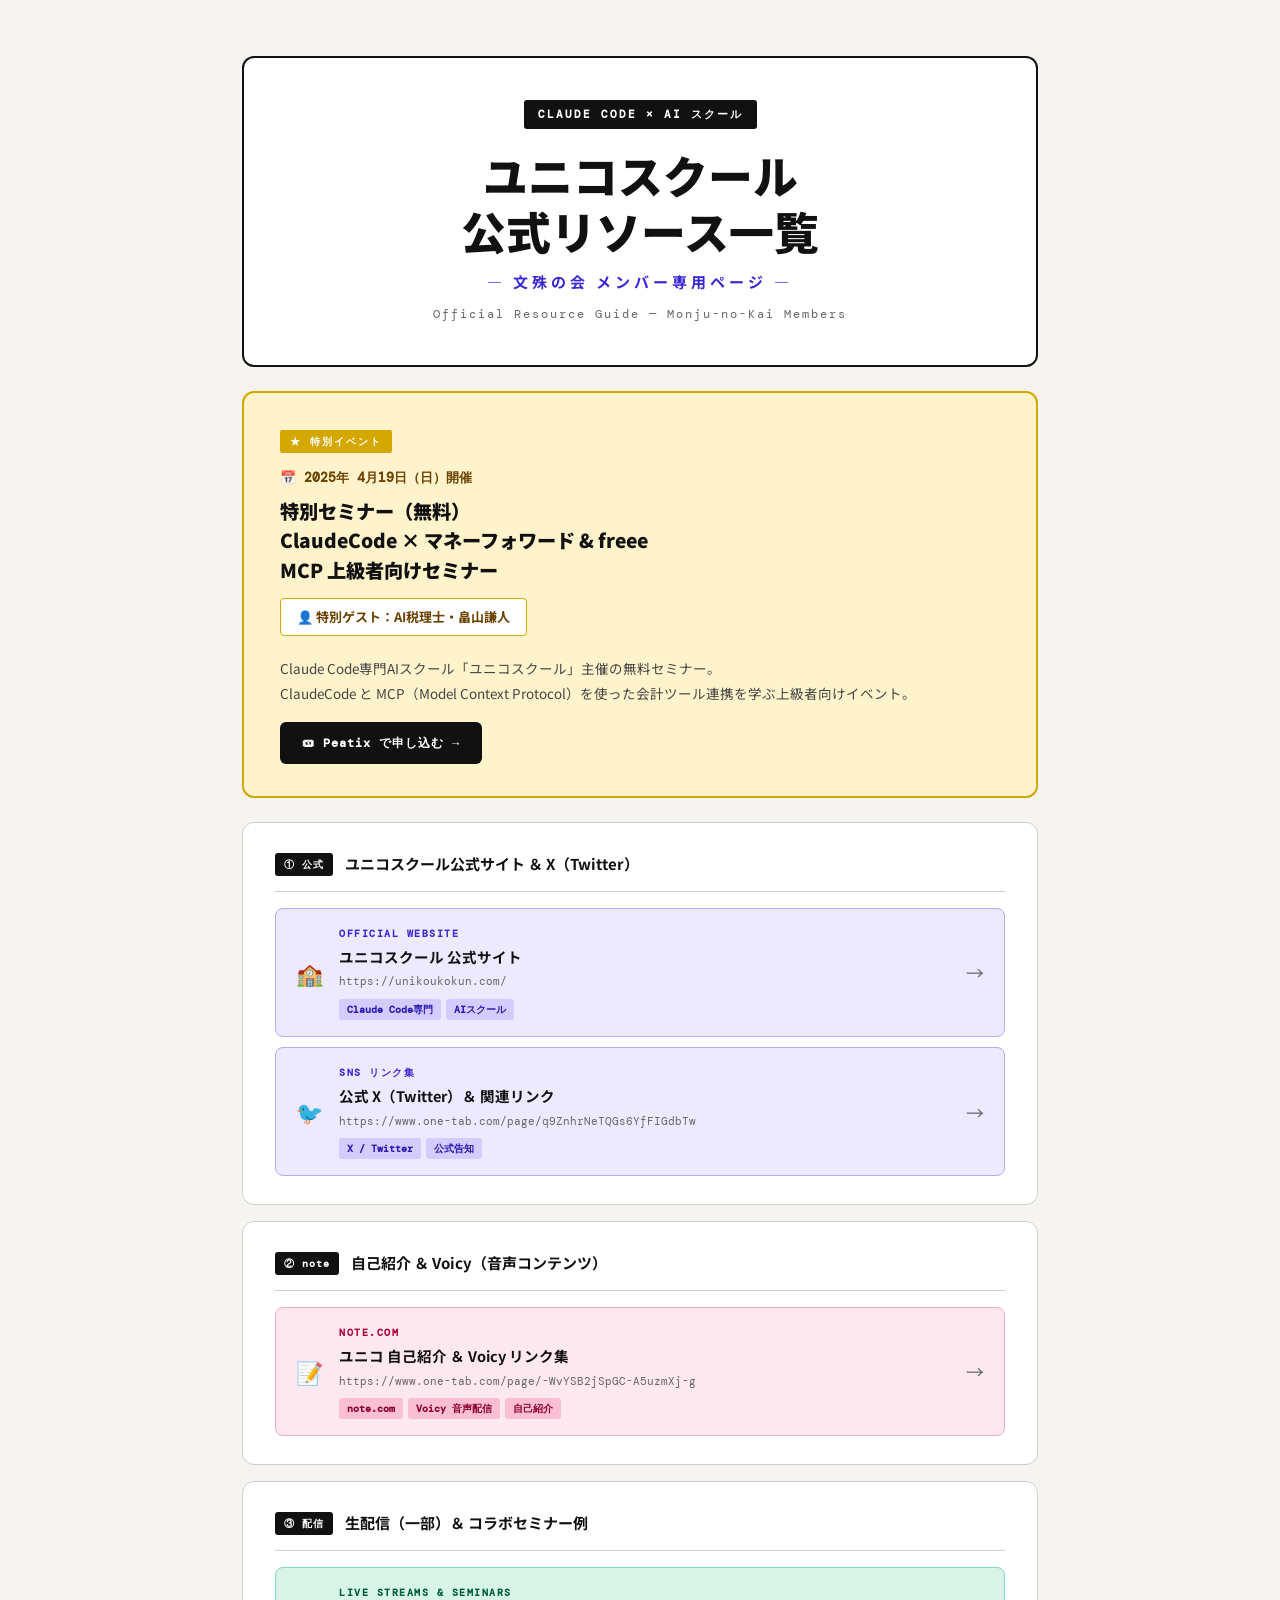
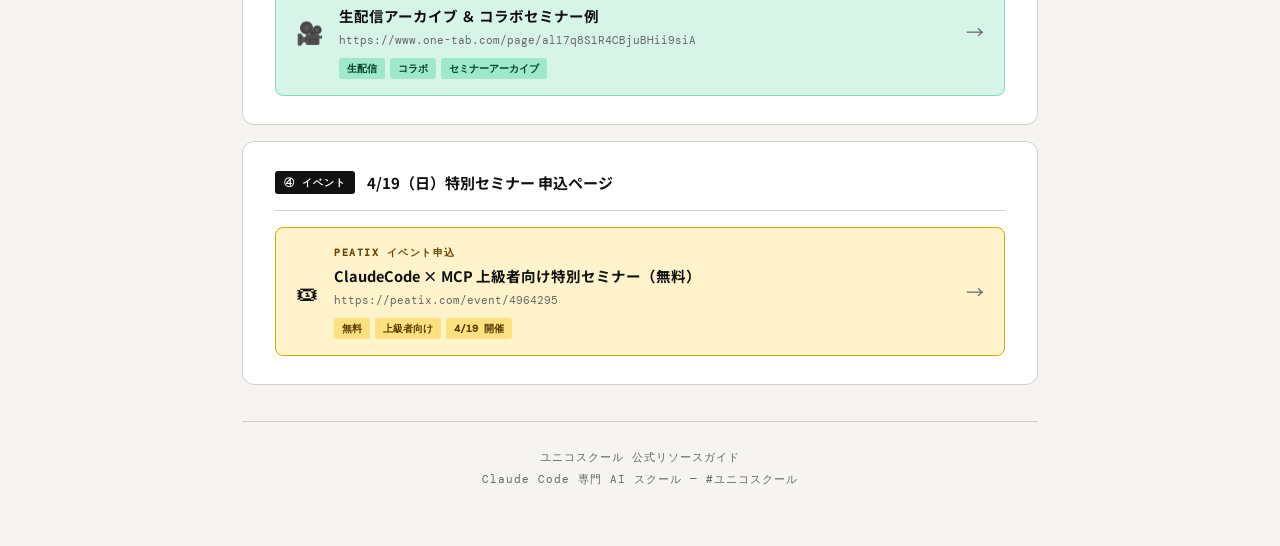
==== index.html @ 968e3fa0 "ヘッダーに「文殊の会 メンバー専用ページ」のサブタイトルを追加 文殊の会メンバー向けの専用ページであることが一目でわかるよう、 タイトル下にアクセントカラーのサブタイトル行を追加。" ====
<!DOCTYPE html>
<html lang="ja">
<head>
    <meta charset="UTF-8">
    <meta name="viewport" content="width=device-width, initial-scale=1.0">
    <title>ユニコスクール 公式リソース一覧</title>
    <link href="https://fonts.googleapis.com/css2?family=Noto+Sans+JP:wght@400;700;900&family=DM+Mono:wght@400;600&display=swap" rel="stylesheet">
    <style>
        :root {
            --bg: #f5f4f0;
            --white: #ffffff;
            --text: #111111;
            --text-sub: #444444;
            --muted: #666666;
            --border: #d0cfc8;
            --accent: #3a28d4;
            --accent-bg: #ede9ff;
            --pink: #b0003a;
            --pink-bg: #fde8ef;
            --green: #005c3a;
            --green-bg: #d6f5e8;
            --gold: #6b4200;
            --gold-bg: #fff3cc;
            --gold-border: #d4a800;
        }

        * { margin: 0; padding: 0; box-sizing: border-box; }

        body {
            background: var(--bg);
            color: var(--text);
            font-family: 'Noto Sans JP', sans-serif;
            min-height: 100vh;
            line-height: 1.7;
        }

        .container {
            max-width: 860px;
            margin: 0 auto;
            padding: 56px 32px;
        }

        .header {
            background: var(--white);
            border: 2px solid var(--text);
            border-radius: 12px;
            padding: 40px;
            margin-bottom: 24px;
            text-align: center;
        }

        .header-badge {
            display: inline-block;
            font-family: 'DM Mono', monospace;
            font-size: 11px;
            font-weight: 600;
            letter-spacing: 2px;
            text-transform: uppercase;
            color: var(--white);
            background: var(--text);
            padding: 5px 14px;
            border-radius: 3px;
            margin-bottom: 18px;
        }

        h1 {
            font-size: clamp(1.8rem, 4vw, 2.8rem);
            font-weight: 900;
            color: var(--text);
            line-height: 1.25;
            margin-bottom: 10px;
        }

        .monju-subtitle {
            font-size: 15px;
            font-weight: 700;
            color: var(--accent);
            letter-spacing: 4px;
            margin-top: 6px;
            margin-bottom: 10px;
        }

        .subtitle {
            font-family: 'DM Mono', monospace;
            font-size: 12px;
            color: var(--muted);
            letter-spacing: 2px;
        }

        /* Event banner */
        .event-banner {
            background: var(--gold-bg);
            border: 2px solid var(--gold-border);
            border-radius: 12px;
            padding: 32px 36px;
            margin-bottom: 24px;
        }

        .event-banner-tag {
            display: inline-block;
            background: var(--gold-border);
            color: #fff;
            font-family: 'DM Mono', monospace;
            font-size: 10px;
            font-weight: 700;
            letter-spacing: 2px;
            padding: 3px 10px;
            border-radius: 2px;
            margin-bottom: 14px;
            text-transform: uppercase;
        }

        .event-date {
            font-size: 13px;
            font-weight: 700;
            color: var(--gold);
            margin-bottom: 8px;
            font-family: 'DM Mono', monospace;
        }

        .event-title {
            font-size: 1.2rem;
            font-weight: 900;
            color: var(--text);
            margin-bottom: 12px;
            line-height: 1.55;
        }

        .event-desc {
            font-size: 13.5px;
            color: var(--text-sub);
            margin-bottom: 16px;
            line-height: 1.85;
        }

        .event-guest {
            display: inline-flex;
            align-items: center;
            gap: 8px;
            background: var(--white);
            border: 1.5px solid var(--gold-border);
            color: var(--gold);
            font-size: 13px;
            font-weight: 700;
            padding: 7px 16px;
            border-radius: 4px;
            margin-bottom: 20px;
        }

        .btn-link {
            display: inline-flex;
            align-items: center;
            gap: 8px;
            background: var(--text);
            color: var(--white);
            text-decoration: none;
            font-family: 'DM Mono', monospace;
            font-size: 12px;
            font-weight: 600;
            letter-spacing: 1px;
            padding: 11px 22px;
            border-radius: 6px;
            transition: opacity 0.15s, transform 0.15s;
        }
        .btn-link:hover { opacity: 0.75; transform: translateY(-1px); }

        /* Section */
        .section {
            background: var(--white);
            border: 1.5px solid var(--border);
            border-radius: 12px;
            padding: 28px 32px;
            margin-bottom: 16px;
        }

        .section-header {
            display: flex;
            align-items: center;
            gap: 12px;
            margin-bottom: 16px;
            padding-bottom: 14px;
            border-bottom: 1.5px solid var(--border);
        }

        .section-num {
            font-family: 'DM Mono', monospace;
            font-size: 10px;
            font-weight: 700;
            letter-spacing: 1px;
            color: var(--white);
            background: var(--text);
            padding: 3px 9px;
            border-radius: 3px;
            flex-shrink: 0;
        }

        .section-title {
            font-size: 15px;
            font-weight: 700;
            color: var(--text);
        }

        .link-grid { display: grid; gap: 10px; }

        .link-card {
            display: flex;
            align-items: center;
            gap: 16px;
            border-radius: 8px;
            padding: 16px 20px;
            text-decoration: none;
            color: inherit;
            border: 1.5px solid transparent;
            transition: transform 0.15s, box-shadow 0.15s;
        }
        .link-card:hover {
            transform: translateY(-2px);
            box-shadow: 0 4px 16px rgba(0,0,0,0.10);
        }

        .link-card.purple { background: var(--accent-bg); border-color: #b5aaff; }
        .link-card.pink   { background: var(--pink-bg);   border-color: #f5aac4; }
        .link-card.green  { background: var(--green-bg);  border-color: #7dddb8; }
        .link-card.gold   { background: var(--gold-bg);   border-color: var(--gold-border); }

        .link-icon { font-size: 22px; flex-shrink: 0; }

        .link-content { flex: 1; min-width: 0; }

        .link-label {
            font-family: 'DM Mono', monospace;
            font-size: 10px;
            font-weight: 700;
            letter-spacing: 1.5px;
            text-transform: uppercase;
            margin-bottom: 3px;
        }
        .purple .link-label { color: var(--accent); }
        .pink   .link-label { color: var(--pink); }
        .green  .link-label { color: var(--green); }
        .gold   .link-label { color: var(--gold); }

        .link-name {
            font-size: 14.5px;
            font-weight: 700;
            color: var(--text);
            margin-bottom: 3px;
        }

        .link-url {
            font-family: 'DM Mono', monospace;
            font-size: 11px;
            color: var(--muted);
            word-break: break-all;
        }

        .tags { margin-top: 8px; display: flex; flex-wrap: wrap; gap: 5px; }

        .tag {
            font-family: 'DM Mono', monospace;
            font-size: 10px;
            font-weight: 700;
            padding: 2px 8px;
            border-radius: 3px;
        }
        .tag-purple { background: #d4ccff; color: #2a1ab0; }
        .tag-pink   { background: #fbbfd3; color: #8a002d; }
        .tag-green  { background: #9fe8cc; color: #003f28; }
        .tag-gold   { background: #ffe080; color: #5a3600; }

        .link-arrow {
            font-size: 18px;
            color: var(--muted);
            flex-shrink: 0;
            transition: color 0.15s, transform 0.15s;
        }
        .link-card:hover .link-arrow { color: var(--text); transform: translateX(3px); }

        .footer {
            text-align: center;
            font-family: 'DM Mono', monospace;
            font-size: 11px;
            color: var(--muted);
            margin-top: 36px;
            padding-top: 24px;
            border-top: 1.5px solid var(--border);
            letter-spacing: 1px;
            line-height: 2;
        }

        @media (max-width: 600px) {
            .container { padding: 24px 14px; }
            .header { padding: 28px 20px; }
            .section { padding: 20px 16px; }
            .event-banner { padding: 22px 18px; }
        }
    </style>
</head>
<body>
<div class="container">

    <div class="header">
        <div class="header-badge">Claude Code × AI スクール</div>
        <h1>ユニコスクール<br>公式リソース一覧</h1>
        <p class="monju-subtitle">― 文殊の会 メンバー専用ページ ―</p>
        <p class="subtitle">Official Resource Guide — Monju-no-Kai Members</p>
    </div>

    <div class="event-banner">
        <div class="event-banner-tag">★ 特別イベント</div>
        <div class="event-date">📅 2025年 4月19日（日）開催</div>
        <div class="event-title">特別セミナー（無料）<br>ClaudeCode × マネーフォワード &amp; freee<br>MCP 上級者向けセミナー</div>
        <div class="event-guest">👤 特別ゲスト：AI税理士・畠山謙人</div>
        <div class="event-desc">
            Claude Code専門AIスクール「ユニコスクール」主催の無料セミナー。<br>
            ClaudeCode と MCP（Model Context Protocol）を使った会計ツール連携を学ぶ上級者向けイベント。
        </div>
        <a href="https://peatix.com/event/4964295" target="_blank" class="btn-link">
            🎟 Peatix で申し込む →
        </a>
    </div>

    <div class="section">
        <div class="section-header">
            <span class="section-num">① 公式</span>
            <span class="section-title">ユニコスクール公式サイト ＆ X（Twitter）</span>
        </div>
        <div class="link-grid">
            <a href="https://unikoukokun.com/" target="_blank" class="link-card purple">
                <div class="link-icon">🏫</div>
                <div class="link-content">
                    <div class="link-label">Official Website</div>
                    <div class="link-name">ユニコスクール 公式サイト</div>
                    <div class="link-url">https://unikoukokun.com/</div>
                    <div class="tags">
                        <span class="tag tag-purple">Claude Code専門</span>
                        <span class="tag tag-purple">AIスクール</span>
                    </div>
                </div>
                <div class="link-arrow">→</div>
            </a>
            <a href="https://www.one-tab.com/page/q9ZnhrNeTQGs6YfFIGdbTw" target="_blank" class="link-card purple">
                <div class="link-icon">🐦</div>
                <div class="link-content">
                    <div class="link-label">SNS リンク集</div>
                    <div class="link-name">公式 X（Twitter）＆ 関連リンク</div>
                    <div class="link-url">https://www.one-tab.com/page/q9ZnhrNeTQGs6YfFIGdbTw</div>
                    <div class="tags">
                        <span class="tag tag-purple">X / Twitter</span>
                        <span class="tag tag-purple">公式告知</span>
                    </div>
                </div>
                <div class="link-arrow">→</div>
            </a>
        </div>
    </div>

    <div class="section">
        <div class="section-header">
            <span class="section-num">② note</span>
            <span class="section-title">自己紹介 ＆ Voicy（音声コンテンツ）</span>
        </div>
        <div class="link-grid">
            <a href="https://www.one-tab.com/page/-WvYSB2jSpGC-A5uzmXj-g" target="_blank" class="link-card pink">
                <div class="link-icon">📝</div>
                <div class="link-content">
                    <div class="link-label">note.com</div>
                    <div class="link-name">ユニコ 自己紹介 ＆ Voicy リンク集</div>
                    <div class="link-url">https://www.one-tab.com/page/-WvYSB2jSpGC-A5uzmXj-g</div>
                    <div class="tags">
                        <span class="tag tag-pink">note.com</span>
                        <span class="tag tag-pink">Voicy 音声配信</span>
                        <span class="tag tag-pink">自己紹介</span>
                    </div>
                </div>
                <div class="link-arrow">→</div>
            </a>
        </div>
    </div>

    <div class="section">
        <div class="section-header">
            <span class="section-num">③ 配信</span>
            <span class="section-title">生配信（一部）＆ コラボセミナー例</span>
        </div>
        <div class="link-grid">
            <a href="https://www.one-tab.com/page/al17q8S1R4CBjuBHii9siA" target="_blank" class="link-card green">
                <div class="link-icon">🎥</div>
                <div class="link-content">
                    <div class="link-label">Live Streams &amp; Seminars</div>
                    <div class="link-name">生配信アーカイブ ＆ コラボセミナー例</div>
                    <div class="link-url">https://www.one-tab.com/page/al17q8S1R4CBjuBHii9siA</div>
                    <div class="tags">
                        <span class="tag tag-green">生配信</span>
                        <span class="tag tag-green">コラボ</span>
                        <span class="tag tag-green">セミナーアーカイブ</span>
                    </div>
                </div>
                <div class="link-arrow">→</div>
            </a>
        </div>
    </div>

    <div class="section">
        <div class="section-header">
            <span class="section-num">④ イベント</span>
            <span class="section-title">4/19（日）特別セミナー 申込ページ</span>
        </div>
        <div class="link-grid">
            <a href="https://peatix.com/event/4964295" target="_blank" class="link-card gold">
                <div class="link-icon">🎟</div>
                <div class="link-content">
                    <div class="link-label">Peatix イベント申込</div>
                    <div class="link-name">ClaudeCode × MCP 上級者向け特別セミナー（無料）</div>
                    <div class="link-url">https://peatix.com/event/4964295</div>
                    <div class="tags">
                        <span class="tag tag-gold">無料</span>
                        <span class="tag tag-gold">上級者向け</span>
                        <span class="tag tag-gold">4/19 開催</span>
                    </div>
                </div>
                <div class="link-arrow">→</div>
            </a>
        </div>
    </div>

    <div class="footer">
        <p>ユニコスクール 公式リソースガイド</p>
        <p>Claude Code 専門 AI スクール — #ユニコスクール</p>
    </div>

</div>
</body>
</html>
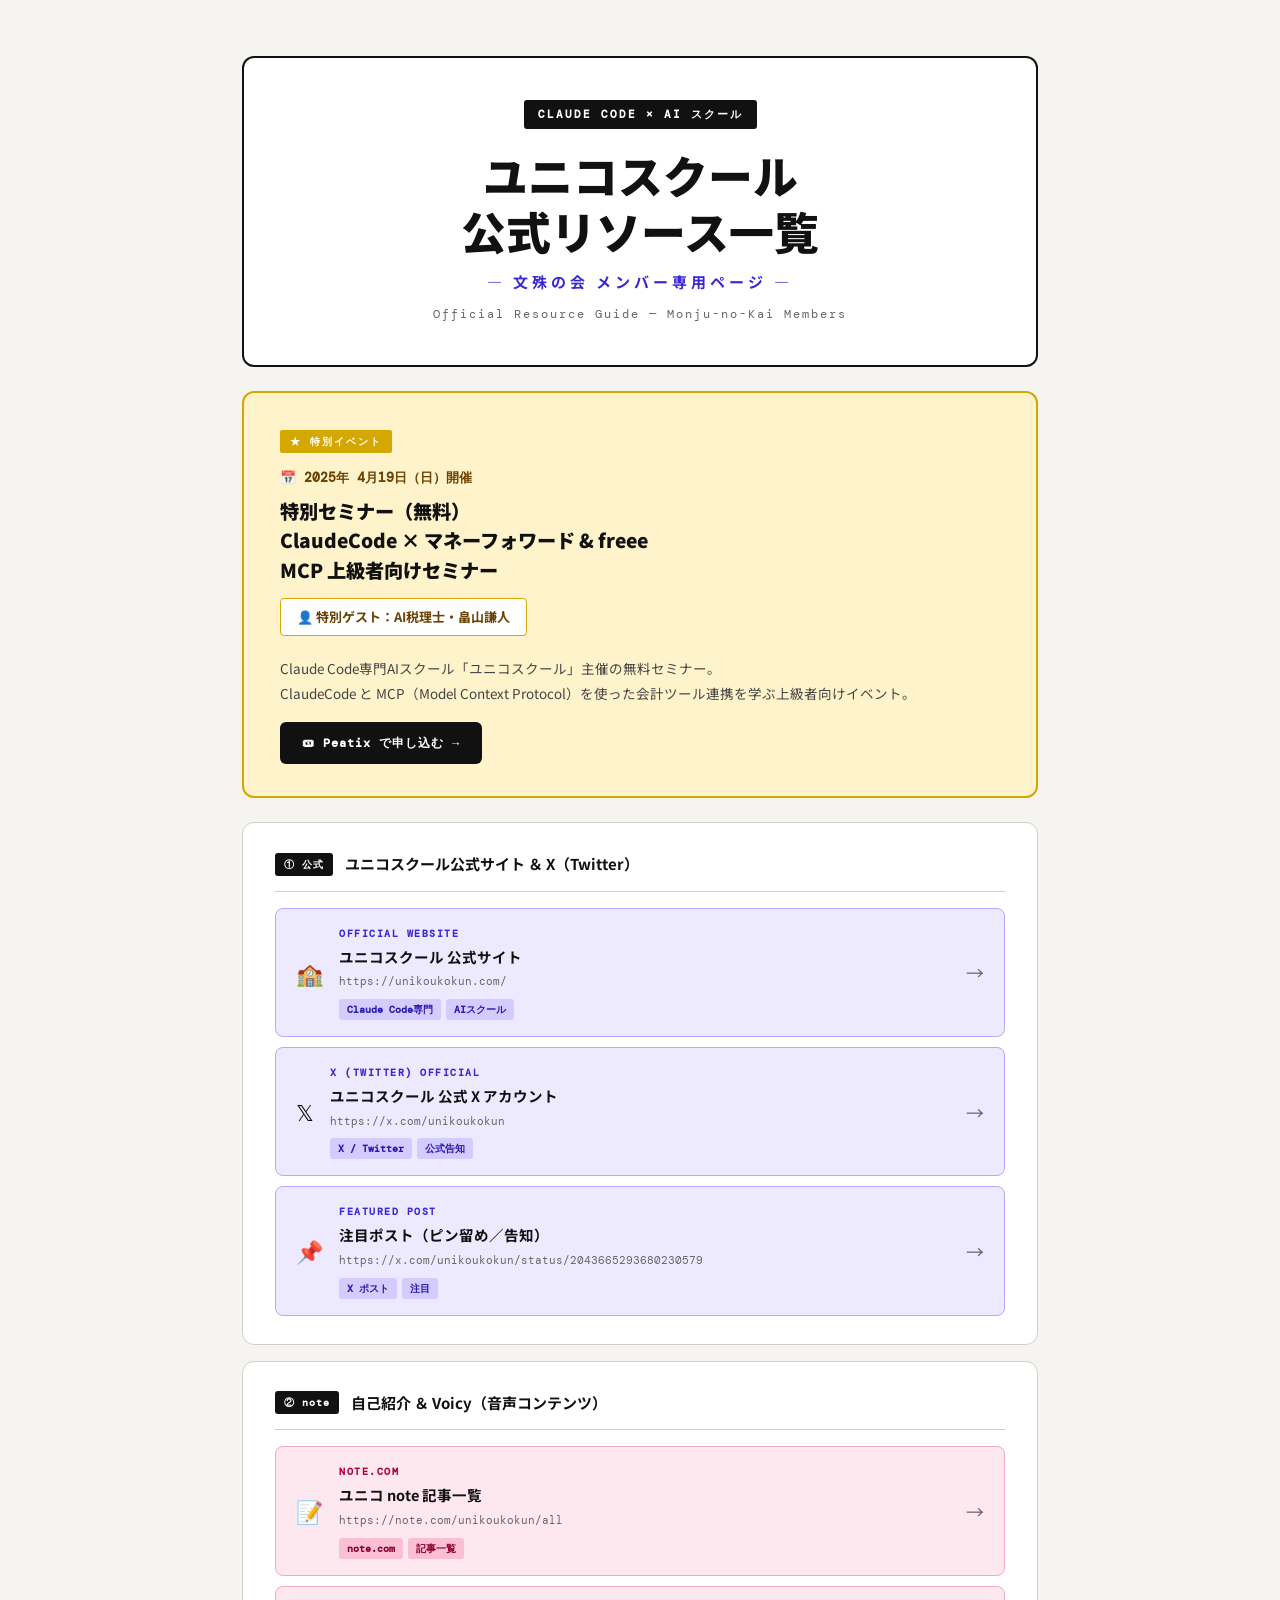
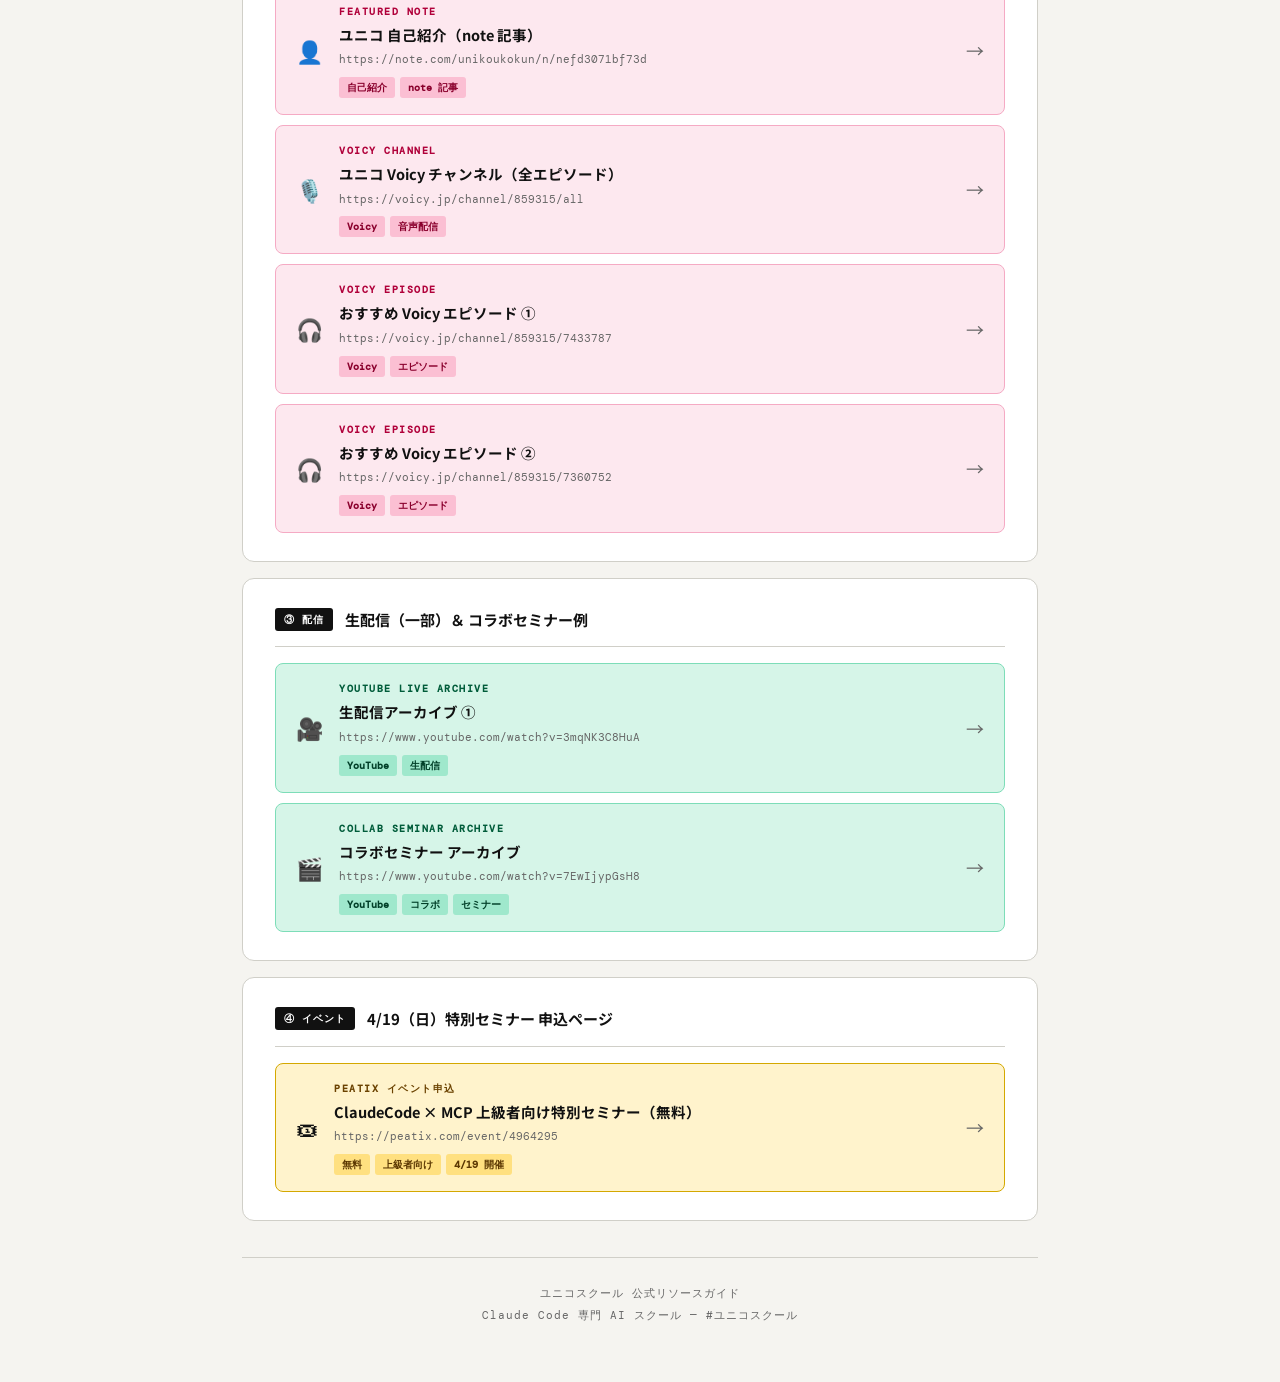
==== commit 16666d8b: "Merge PR #1: 文殊の会メンバー専用ページ化＋OneTabリンクを個別URLに置換 文殊の会メンバー専用ページ化＋OneTabリンクを個別URLに置換" ====
--- a/index.html
+++ b/index.html
@@ -339,15 +339,28 @@
                 </div>
                 <div class="link-arrow">→</div>
             </a>
-            <a href="https://www.one-tab.com/page/q9ZnhrNeTQGs6YfFIGdbTw" target="_blank" class="link-card purple">
-                <div class="link-icon">🐦</div>
-                <div class="link-content">
-                    <div class="link-label">SNS リンク集</div>
-                    <div class="link-name">公式 X（Twitter）＆ 関連リンク</div>
-                    <div class="link-url">https://www.one-tab.com/page/q9ZnhrNeTQGs6YfFIGdbTw</div>
+            <a href="https://x.com/unikoukokun" target="_blank" class="link-card purple">
+                <div class="link-icon">𝕏</div>
+                <div class="link-content">
+                    <div class="link-label">X (Twitter) Official</div>
+                    <div class="link-name">ユニコスクール 公式 X アカウント</div>
+                    <div class="link-url">https://x.com/unikoukokun</div>
                     <div class="tags">
                         <span class="tag tag-purple">X / Twitter</span>
                         <span class="tag tag-purple">公式告知</span>
+                    </div>
+                </div>
+                <div class="link-arrow">→</div>
+            </a>
+            <a href="https://x.com/unikoukokun/status/2043665293680230579" target="_blank" class="link-card purple">
+                <div class="link-icon">📌</div>
+                <div class="link-content">
+                    <div class="link-label">Featured Post</div>
+                    <div class="link-name">注目ポスト（ピン留め／告知）</div>
+                    <div class="link-url">https://x.com/unikoukokun/status/2043665293680230579</div>
+                    <div class="tags">
+                        <span class="tag tag-purple">X ポスト</span>
+                        <span class="tag tag-purple">注目</span>
                     </div>
                 </div>
                 <div class="link-arrow">→</div>
@@ -361,16 +374,67 @@
             <span class="section-title">自己紹介 ＆ Voicy（音声コンテンツ）</span>
         </div>
         <div class="link-grid">
-            <a href="https://www.one-tab.com/page/-WvYSB2jSpGC-A5uzmXj-g" target="_blank" class="link-card pink">
+            <a href="https://note.com/unikoukokun/all" target="_blank" class="link-card pink">
                 <div class="link-icon">📝</div>
                 <div class="link-content">
                     <div class="link-label">note.com</div>
-                    <div class="link-name">ユニコ 自己紹介 ＆ Voicy リンク集</div>
-                    <div class="link-url">https://www.one-tab.com/page/-WvYSB2jSpGC-A5uzmXj-g</div>
+                    <div class="link-name">ユニコ note 記事一覧</div>
+                    <div class="link-url">https://note.com/unikoukokun/all</div>
                     <div class="tags">
                         <span class="tag tag-pink">note.com</span>
-                        <span class="tag tag-pink">Voicy 音声配信</span>
+                        <span class="tag tag-pink">記事一覧</span>
+                    </div>
+                </div>
+                <div class="link-arrow">→</div>
+            </a>
+            <a href="https://note.com/unikoukokun/n/nefd3071bf73d" target="_blank" class="link-card pink">
+                <div class="link-icon">👤</div>
+                <div class="link-content">
+                    <div class="link-label">Featured Note</div>
+                    <div class="link-name">ユニコ 自己紹介（note 記事）</div>
+                    <div class="link-url">https://note.com/unikoukokun/n/nefd3071bf73d</div>
+                    <div class="tags">
                         <span class="tag tag-pink">自己紹介</span>
+                        <span class="tag tag-pink">note 記事</span>
+                    </div>
+                </div>
+                <div class="link-arrow">→</div>
+            </a>
+            <a href="https://voicy.jp/channel/859315/all" target="_blank" class="link-card pink">
+                <div class="link-icon">🎙️</div>
+                <div class="link-content">
+                    <div class="link-label">Voicy Channel</div>
+                    <div class="link-name">ユニコ Voicy チャンネル（全エピソード）</div>
+                    <div class="link-url">https://voicy.jp/channel/859315/all</div>
+                    <div class="tags">
+                        <span class="tag tag-pink">Voicy</span>
+                        <span class="tag tag-pink">音声配信</span>
+                    </div>
+                </div>
+                <div class="link-arrow">→</div>
+            </a>
+            <a href="https://voicy.jp/channel/859315/7433787" target="_blank" class="link-card pink">
+                <div class="link-icon">🎧</div>
+                <div class="link-content">
+                    <div class="link-label">Voicy Episode</div>
+                    <div class="link-name">おすすめ Voicy エピソード ①</div>
+                    <div class="link-url">https://voicy.jp/channel/859315/7433787</div>
+                    <div class="tags">
+                        <span class="tag tag-pink">Voicy</span>
+                        <span class="tag tag-pink">エピソード</span>
+                    </div>
+                </div>
+                <div class="link-arrow">→</div>
+            </a>
+            <a href="https://voicy.jp/channel/859315/7360752" target="_blank" class="link-card pink">
+                <div class="link-icon">🎧</div>
+                <div class="link-content">
+                    <div class="link-label">Voicy Episode</div>
+                    <div class="link-name">おすすめ Voicy エピソード ②</div>
+                    <div class="link-url">https://voicy.jp/channel/859315/7360752</div>
+                    <div class="tags">
+                        <span class="tag tag-pink">Voicy</span>
+                        <span class="tag tag-pink">エピソード</span>
                     </div>
                 </div>
                 <div class="link-arrow">→</div>
@@ -384,16 +448,29 @@
             <span class="section-title">生配信（一部）＆ コラボセミナー例</span>
         </div>
         <div class="link-grid">
-            <a href="https://www.one-tab.com/page/al17q8S1R4CBjuBHii9siA" target="_blank" class="link-card green">
+            <a href="https://www.youtube.com/watch?v=3mqNK3C8HuA" target="_blank" class="link-card green">
                 <div class="link-icon">🎥</div>
                 <div class="link-content">
-                    <div class="link-label">Live Streams &amp; Seminars</div>
-                    <div class="link-name">生配信アーカイブ ＆ コラボセミナー例</div>
-                    <div class="link-url">https://www.one-tab.com/page/al17q8S1R4CBjuBHii9siA</div>
-                    <div class="tags">
+                    <div class="link-label">YouTube Live Archive</div>
+                    <div class="link-name">生配信アーカイブ ①</div>
+                    <div class="link-url">https://www.youtube.com/watch?v=3mqNK3C8HuA</div>
+                    <div class="tags">
+                        <span class="tag tag-green">YouTube</span>
                         <span class="tag tag-green">生配信</span>
+                    </div>
+                </div>
+                <div class="link-arrow">→</div>
+            </a>
+            <a href="https://www.youtube.com/watch?v=7EwIjypGsH8" target="_blank" class="link-card green">
+                <div class="link-icon">🎬</div>
+                <div class="link-content">
+                    <div class="link-label">Collab Seminar Archive</div>
+                    <div class="link-name">コラボセミナー アーカイブ</div>
+                    <div class="link-url">https://www.youtube.com/watch?v=7EwIjypGsH8</div>
+                    <div class="tags">
+                        <span class="tag tag-green">YouTube</span>
                         <span class="tag tag-green">コラボ</span>
-                        <span class="tag tag-green">セミナーアーカイブ</span>
+                        <span class="tag tag-green">セミナー</span>
                     </div>
                 </div>
                 <div class="link-arrow">→</div>
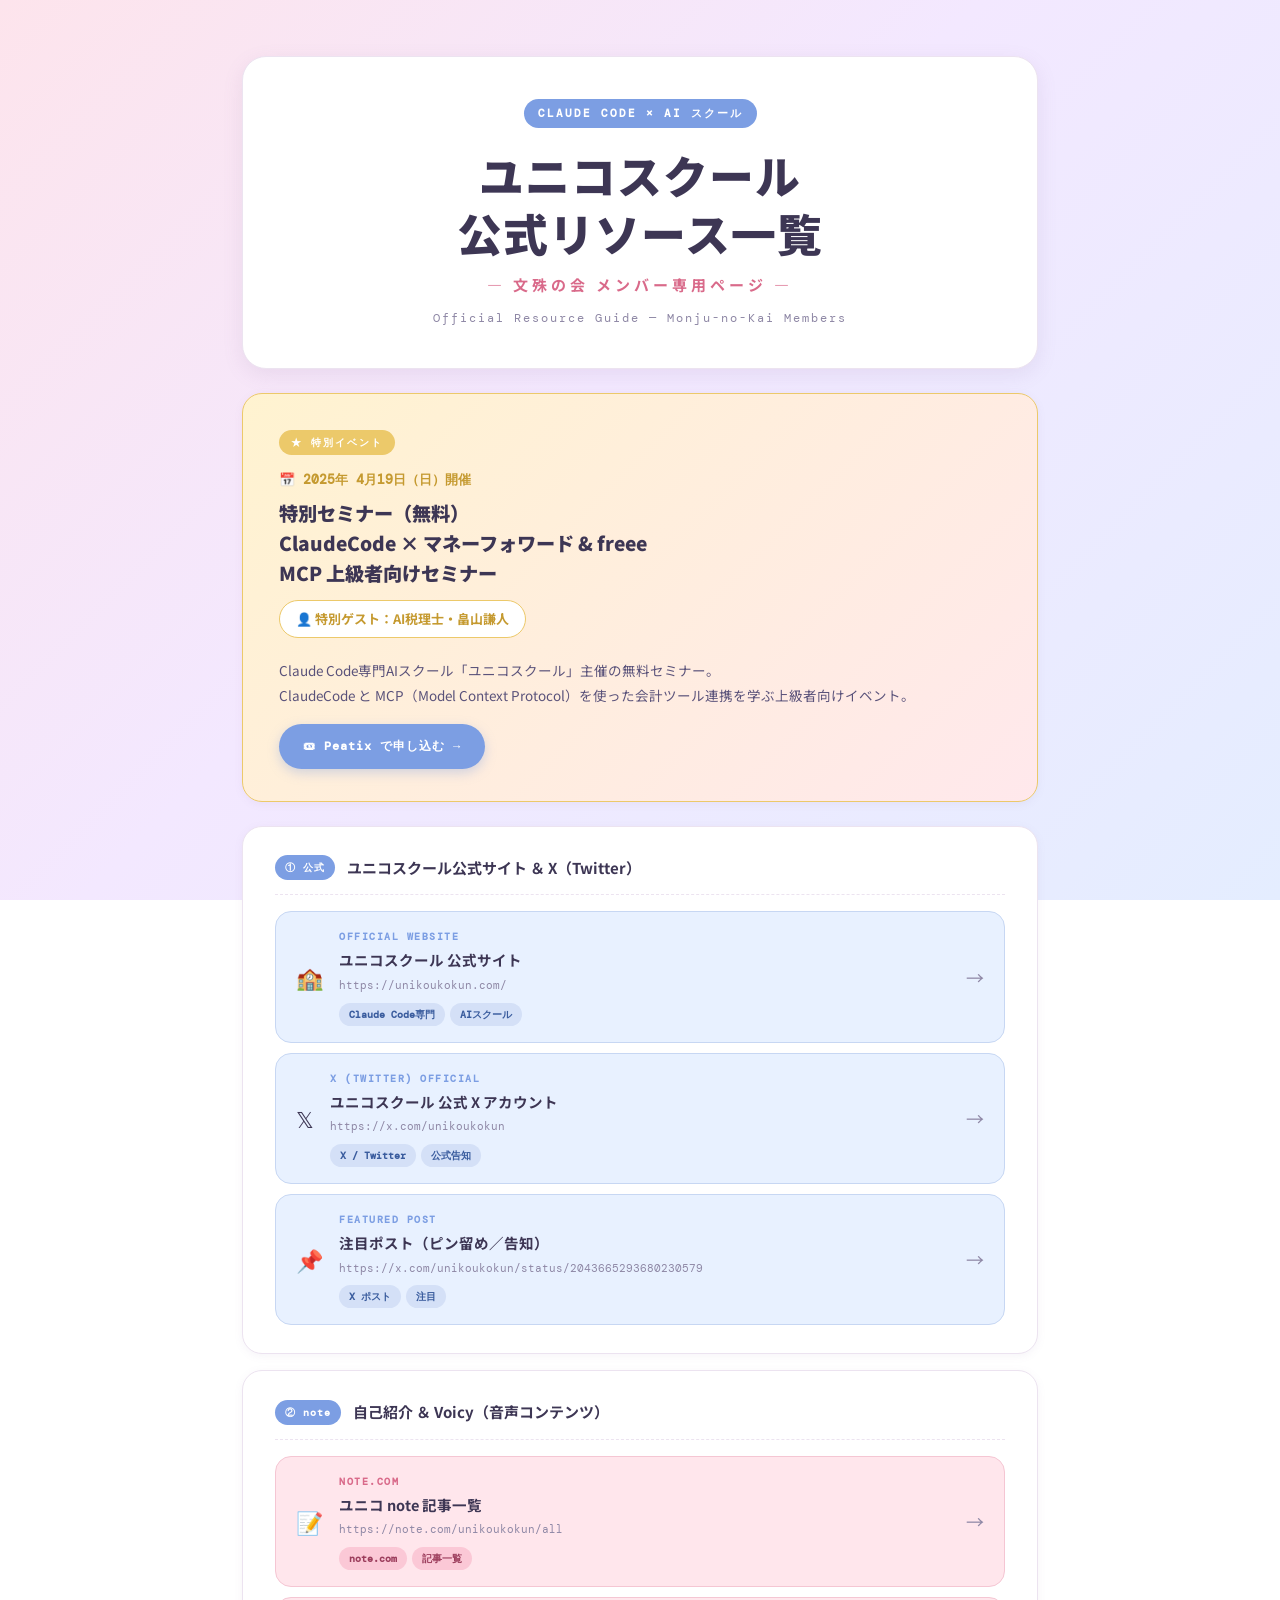
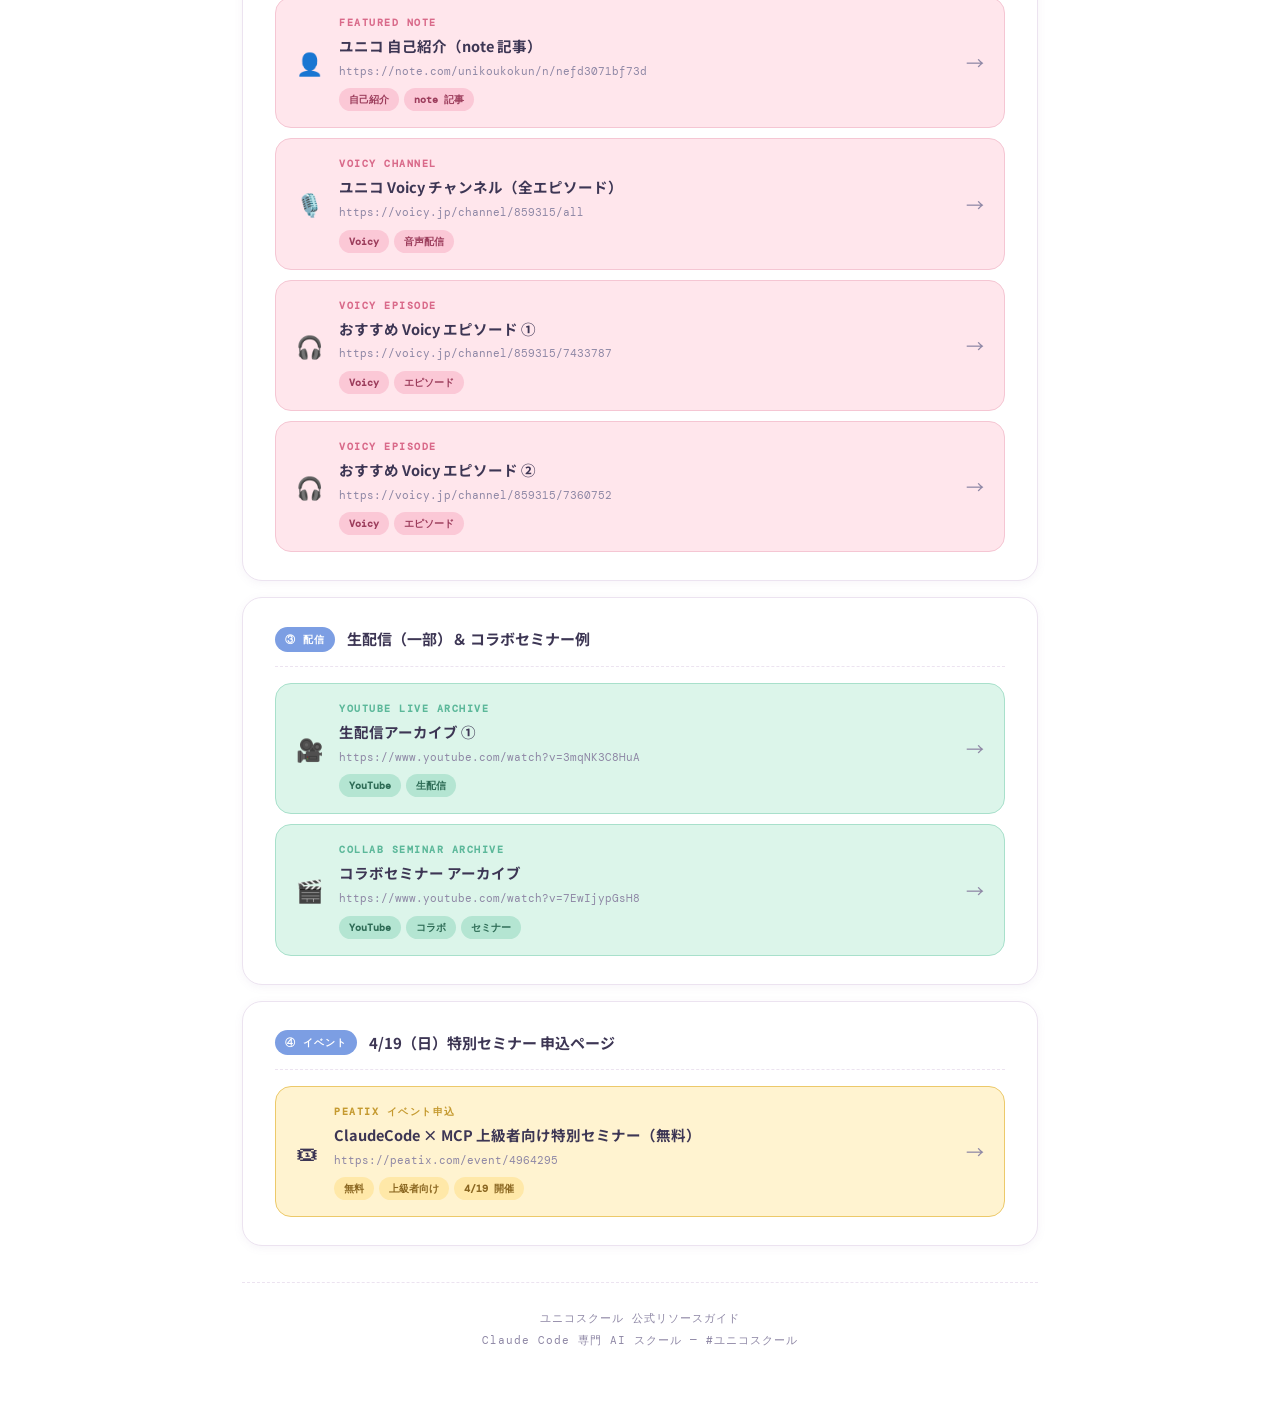
==== commit ac7cd6de: "デザイントンマナをパステル調にリニューアル＋グループアイコン枠を追加 文殊の会のグループLINEアイコン（かわいい3人イラスト）に合わせて、 全体をパステル・ソフト調に刷新。  主な変更: - 背景を" ====
--- a/index.html
+++ b/index.html
@@ -7,27 +7,30 @@
     <link href="https://fonts.googleapis.com/css2?family=Noto+Sans+JP:wght@400;700;900&family=DM+Mono:wght@400;600&display=swap" rel="stylesheet">
     <style>
         :root {
-            --bg: #f5f4f0;
+            --bg: #fdf6f8;
             --white: #ffffff;
-            --text: #111111;
-            --text-sub: #444444;
-            --muted: #666666;
-            --border: #d0cfc8;
-            --accent: #3a28d4;
-            --accent-bg: #ede9ff;
-            --pink: #b0003a;
-            --pink-bg: #fde8ef;
-            --green: #005c3a;
-            --green-bg: #d6f5e8;
-            --gold: #6b4200;
-            --gold-bg: #fff3cc;
-            --gold-border: #d4a800;
+            --text: #3d3654;
+            --text-sub: #5a527a;
+            --muted: #8e87a5;
+            --border: #ece3f0;
+            --accent: #7c9ee3;
+            --accent-bg: #e8f1ff;
+            --pink: #d96a8a;
+            --pink-bg: #ffe6ec;
+            --green: #5cb89a;
+            --green-bg: #dcf5ea;
+            --gold: #c59a30;
+            --gold-bg: #fff3d0;
+            --gold-border: #ecc96a;
+            --shadow-sm: 0 2px 8px rgba(140, 110, 160, 0.08);
+            --shadow-md: 0 6px 20px rgba(140, 110, 160, 0.12);
         }
 
         * { margin: 0; padding: 0; box-sizing: border-box; }
 
         body {
-            background: var(--bg);
+            background: linear-gradient(135deg, #fde4ec 0%, #f3e8ff 45%, #e4edff 100%);
+            background-attachment: fixed;
             color: var(--text);
             font-family: 'Noto Sans JP', sans-serif;
             min-height: 100vh;
@@ -42,11 +45,23 @@
 
         .header {
             background: var(--white);
-            border: 2px solid var(--text);
-            border-radius: 12px;
+            border: 1.5px solid var(--border);
+            border-radius: 24px;
             padding: 40px;
             margin-bottom: 24px;
             text-align: center;
+            box-shadow: var(--shadow-md);
+        }
+
+        .header-icon {
+            display: block;
+            width: 160px;
+            height: 160px;
+            margin: 0 auto 18px;
+            border-radius: 50%;
+            object-fit: cover;
+            box-shadow: 0 4px 24px rgba(216, 180, 220, 0.35);
+            border: 3px solid var(--white);
         }
 
         .header-badge {
@@ -57,9 +72,9 @@
             letter-spacing: 2px;
             text-transform: uppercase;
             color: var(--white);
-            background: var(--text);
+            background: var(--accent);
             padding: 5px 14px;
-            border-radius: 3px;
+            border-radius: 999px;
             margin-bottom: 18px;
         }
 
@@ -67,14 +82,15 @@
             font-size: clamp(1.8rem, 4vw, 2.8rem);
             font-weight: 900;
             color: var(--text);
-            line-height: 1.25;
+            line-height: 1.3;
             margin-bottom: 10px;
+            letter-spacing: 1px;
         }
 
         .monju-subtitle {
             font-size: 15px;
             font-weight: 700;
-            color: var(--accent);
+            color: var(--pink);
             letter-spacing: 4px;
             margin-top: 6px;
             margin-bottom: 10px;
@@ -89,11 +105,12 @@
 
         /* Event banner */
         .event-banner {
-            background: var(--gold-bg);
-            border: 2px solid var(--gold-border);
-            border-radius: 12px;
+            background: linear-gradient(135deg, #fff3d0 0%, #ffe8ec 100%);
+            border: 1.5px solid var(--gold-border);
+            border-radius: 20px;
             padding: 32px 36px;
             margin-bottom: 24px;
+            box-shadow: var(--shadow-sm);
         }
 
         .event-banner-tag {
@@ -104,8 +121,8 @@
             font-size: 10px;
             font-weight: 700;
             letter-spacing: 2px;
-            padding: 3px 10px;
-            border-radius: 2px;
+            padding: 4px 12px;
+            border-radius: 999px;
             margin-bottom: 14px;
             text-transform: uppercase;
         }
@@ -143,7 +160,7 @@
             font-size: 13px;
             font-weight: 700;
             padding: 7px 16px;
-            border-radius: 4px;
+            border-radius: 999px;
             margin-bottom: 20px;
         }
 
@@ -151,26 +168,28 @@
             display: inline-flex;
             align-items: center;
             gap: 8px;
-            background: var(--text);
+            background: var(--accent);
             color: var(--white);
             text-decoration: none;
             font-family: 'DM Mono', monospace;
             font-size: 12px;
             font-weight: 600;
             letter-spacing: 1px;
-            padding: 11px 22px;
-            border-radius: 6px;
-            transition: opacity 0.15s, transform 0.15s;
-        }
-        .btn-link:hover { opacity: 0.75; transform: translateY(-1px); }
+            padding: 12px 24px;
+            border-radius: 999px;
+            transition: opacity 0.15s, transform 0.15s, box-shadow 0.15s;
+            box-shadow: 0 4px 12px rgba(124, 158, 227, 0.35);
+        }
+        .btn-link:hover { opacity: 0.92; transform: translateY(-1px); box-shadow: 0 6px 16px rgba(124, 158, 227, 0.45); }
 
         /* Section */
         .section {
             background: var(--white);
             border: 1.5px solid var(--border);
-            border-radius: 12px;
+            border-radius: 20px;
             padding: 28px 32px;
             margin-bottom: 16px;
+            box-shadow: var(--shadow-sm);
         }
 
         .section-header {
@@ -179,7 +198,7 @@
             gap: 12px;
             margin-bottom: 16px;
             padding-bottom: 14px;
-            border-bottom: 1.5px solid var(--border);
+            border-bottom: 1.5px dashed var(--border);
         }
 
         .section-num {
@@ -188,9 +207,9 @@
             font-weight: 700;
             letter-spacing: 1px;
             color: var(--white);
-            background: var(--text);
-            padding: 3px 9px;
-            border-radius: 3px;
+            background: var(--accent);
+            padding: 4px 10px;
+            border-radius: 999px;
             flex-shrink: 0;
         }
 
@@ -206,7 +225,7 @@
             display: flex;
             align-items: center;
             gap: 16px;
-            border-radius: 8px;
+            border-radius: 16px;
             padding: 16px 20px;
             text-decoration: none;
             color: inherit;
@@ -215,12 +234,12 @@
         }
         .link-card:hover {
             transform: translateY(-2px);
-            box-shadow: 0 4px 16px rgba(0,0,0,0.10);
-        }
-
-        .link-card.purple { background: var(--accent-bg); border-color: #b5aaff; }
-        .link-card.pink   { background: var(--pink-bg);   border-color: #f5aac4; }
-        .link-card.green  { background: var(--green-bg);  border-color: #7dddb8; }
+            box-shadow: var(--shadow-md);
+        }
+
+        .link-card.purple { background: var(--accent-bg); border-color: #c7d7f3; }
+        .link-card.pink   { background: var(--pink-bg);   border-color: #f5c6d3; }
+        .link-card.green  { background: var(--green-bg);  border-color: #a8e0cb; }
         .link-card.gold   { background: var(--gold-bg);   border-color: var(--gold-border); }
 
         .link-icon { font-size: 22px; flex-shrink: 0; }
@@ -260,13 +279,13 @@
             font-family: 'DM Mono', monospace;
             font-size: 10px;
             font-weight: 700;
-            padding: 2px 8px;
-            border-radius: 3px;
-        }
-        .tag-purple { background: #d4ccff; color: #2a1ab0; }
-        .tag-pink   { background: #fbbfd3; color: #8a002d; }
-        .tag-green  { background: #9fe8cc; color: #003f28; }
-        .tag-gold   { background: #ffe080; color: #5a3600; }
+            padding: 3px 10px;
+            border-radius: 999px;
+        }
+        .tag-purple { background: #d4e0f7; color: #3a5c9e; }
+        .tag-pink   { background: #fbc8d6; color: #9c3d5c; }
+        .tag-green  { background: #b4e5d2; color: #2d6b55; }
+        .tag-gold   { background: #ffe8a8; color: #8a6620; }
 
         .link-arrow {
             font-size: 18px;
@@ -283,7 +302,7 @@
             color: var(--muted);
             margin-top: 36px;
             padding-top: 24px;
-            border-top: 1.5px solid var(--border);
+            border-top: 1.5px dashed var(--border);
             letter-spacing: 1px;
             line-height: 2;
         }
@@ -291,6 +310,7 @@
         @media (max-width: 600px) {
             .container { padding: 24px 14px; }
             .header { padding: 28px 20px; }
+            .header-icon { width: 128px; height: 128px; }
             .section { padding: 20px 16px; }
             .event-banner { padding: 22px 18px; }
         }
@@ -300,6 +320,7 @@
 <div class="container">
 
     <div class="header">
+        <img src="./assets/group-icon.png" alt="文殊の会グループアイコン" class="header-icon" onerror="this.style.display='none'">
         <div class="header-badge">Claude Code × AI スクール</div>
         <h1>ユニコスクール<br>公式リソース一覧</h1>
         <p class="monju-subtitle">― 文殊の会 メンバー専用ページ ―</p>
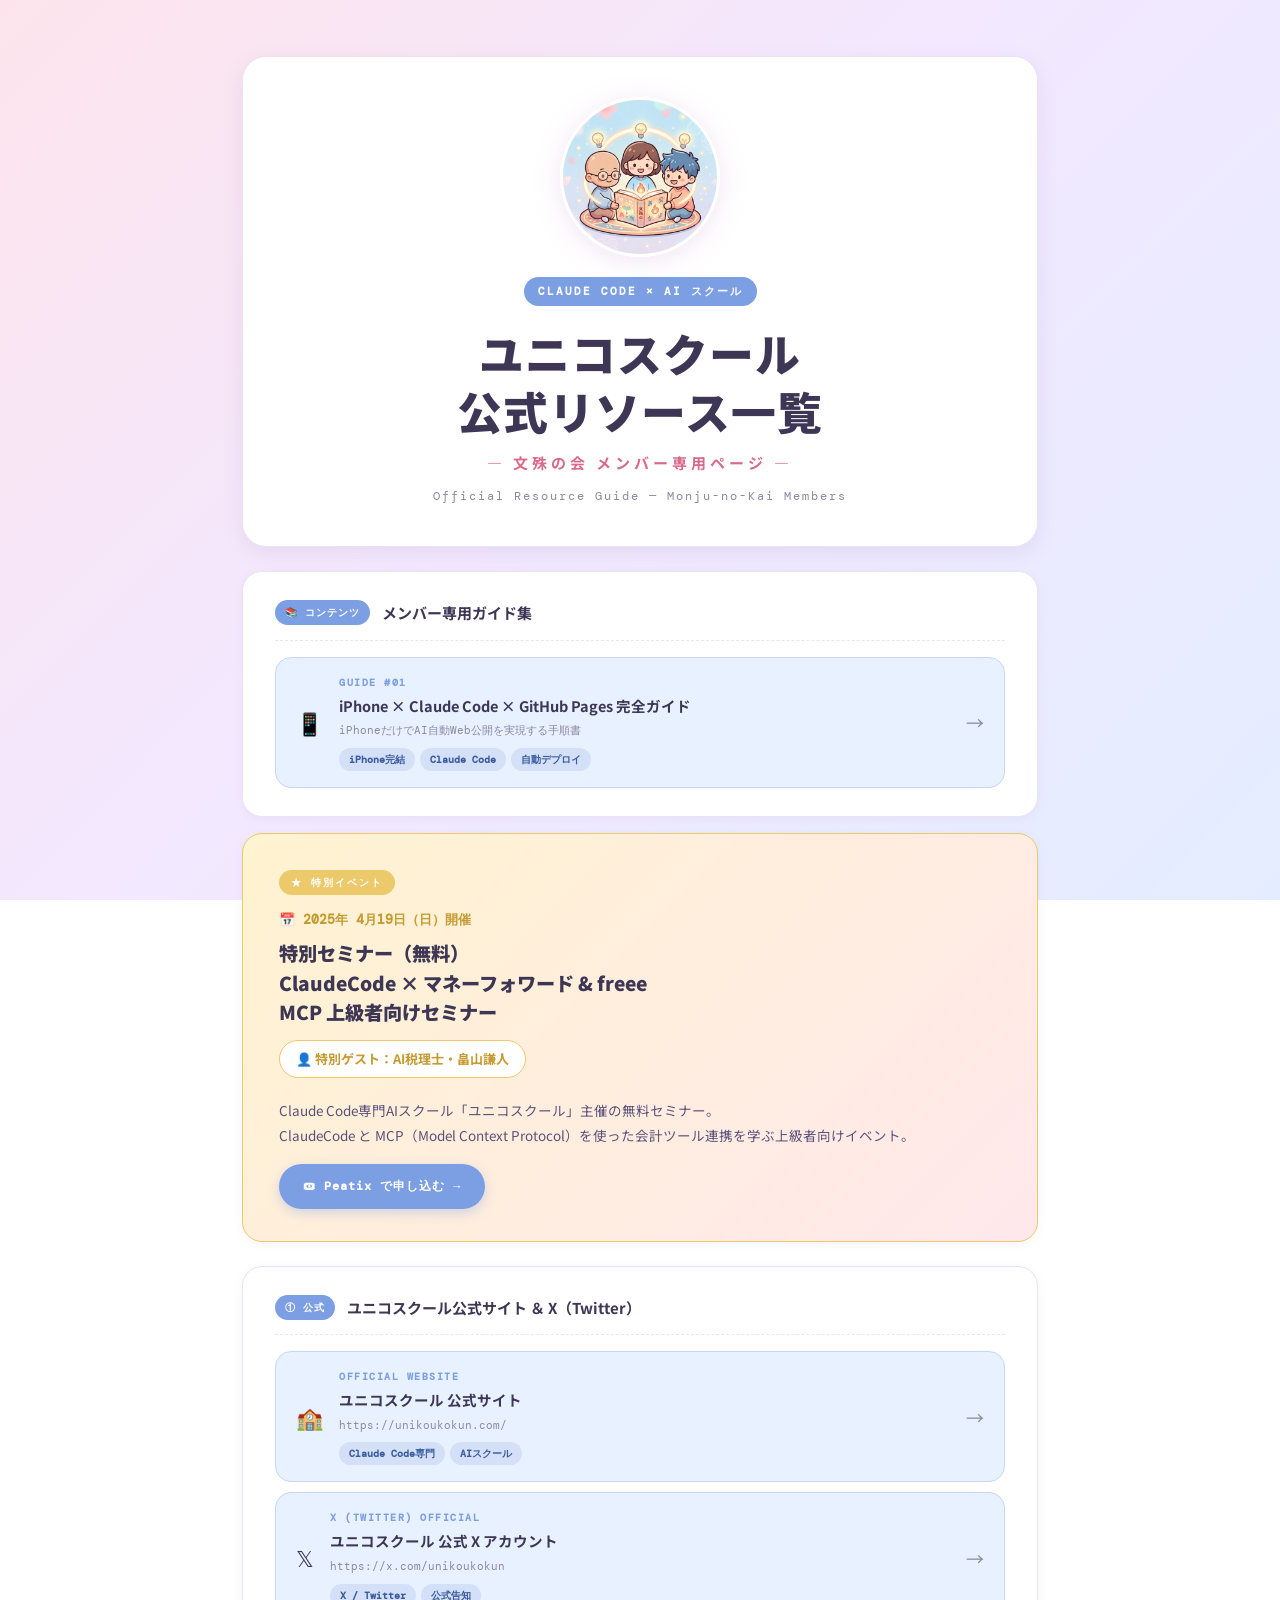
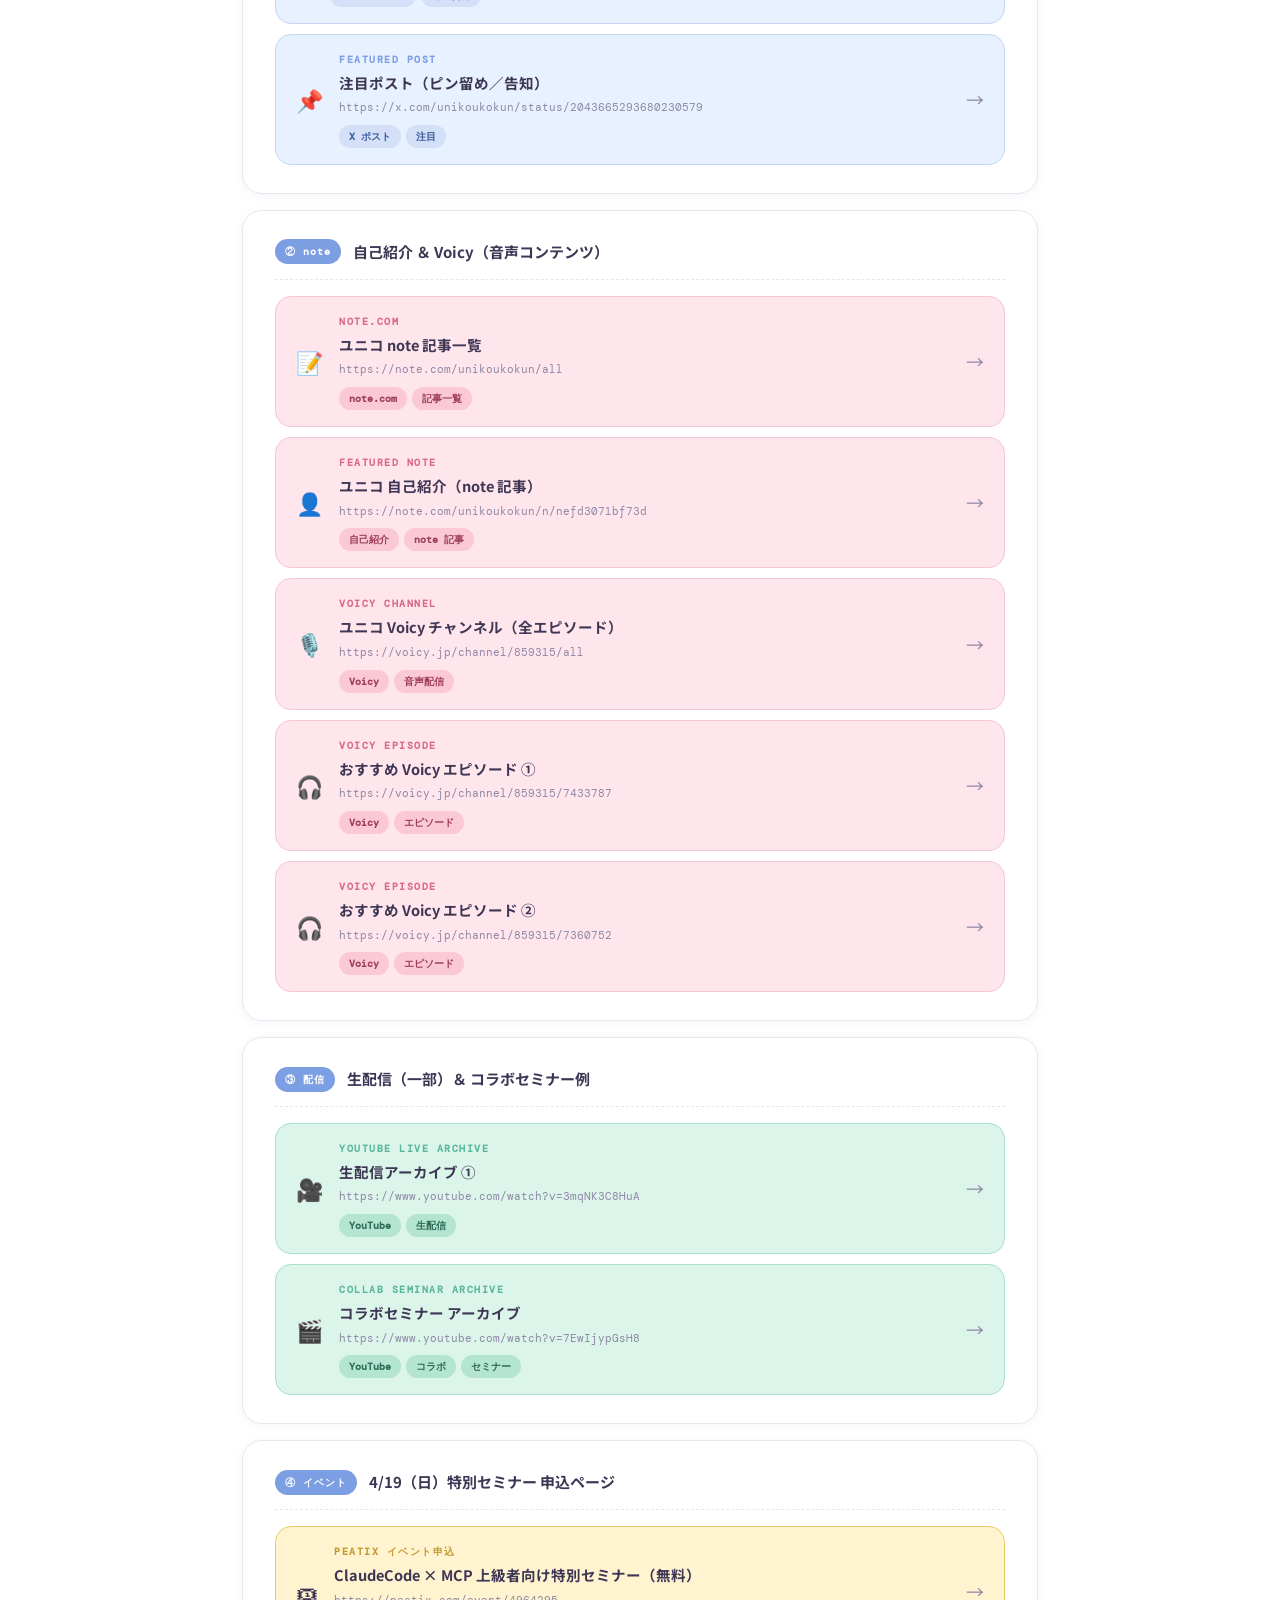
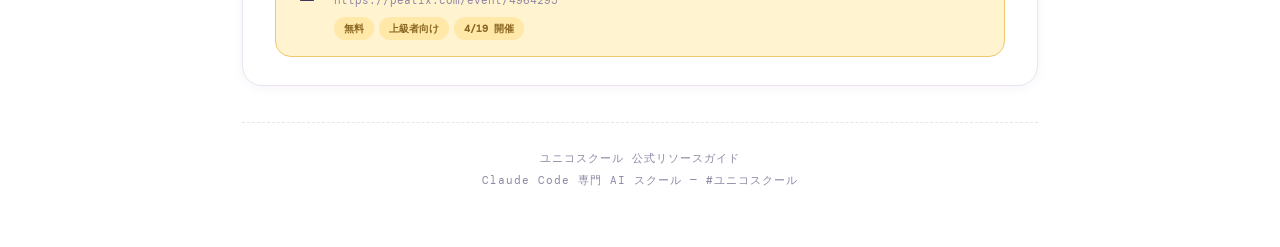
==== commit 5cf7f150: "コンテンツ一覧セクションを追加＋iPhone×Claude Code完全ガイド子ページを新設 - index.html: ヘッダー直下に「メンバー専用ガイド集」セクションを追加 - iphone-cl" ====
--- a/index.html
+++ b/index.html
@@ -320,11 +320,34 @@
 <div class="container">
 
     <div class="header">
-        <img src="./assets/group-icon.png" alt="文殊の会グループアイコン" class="header-icon" onerror="this.style.display='none'">
+        <img src="./group-icon.JPG" alt="文殊の会グループアイコン" class="header-icon" onerror="this.style.display='none'">
         <div class="header-badge">Claude Code × AI スクール</div>
         <h1>ユニコスクール<br>公式リソース一覧</h1>
         <p class="monju-subtitle">― 文殊の会 メンバー専用ページ ―</p>
         <p class="subtitle">Official Resource Guide — Monju-no-Kai Members</p>
+    </div>
+
+    <div class="section">
+        <div class="section-header">
+            <span class="section-num">📚 コンテンツ</span>
+            <span class="section-title">メンバー専用ガイド集</span>
+        </div>
+        <div class="link-grid">
+            <a href="./iphone-claude-code-guide.html" class="link-card purple">
+                <div class="link-icon">📱</div>
+                <div class="link-content">
+                    <div class="link-label">Guide #01</div>
+                    <div class="link-name">iPhone × Claude Code × GitHub Pages 完全ガイド</div>
+                    <div class="link-url">iPhoneだけでAI自動Web公開を実現する手順書</div>
+                    <div class="tags">
+                        <span class="tag tag-purple">iPhone完結</span>
+                        <span class="tag tag-purple">Claude Code</span>
+                        <span class="tag tag-purple">自動デプロイ</span>
+                    </div>
+                </div>
+                <div class="link-arrow">→</div>
+            </a>
+        </div>
     </div>
 
     <div class="event-banner">
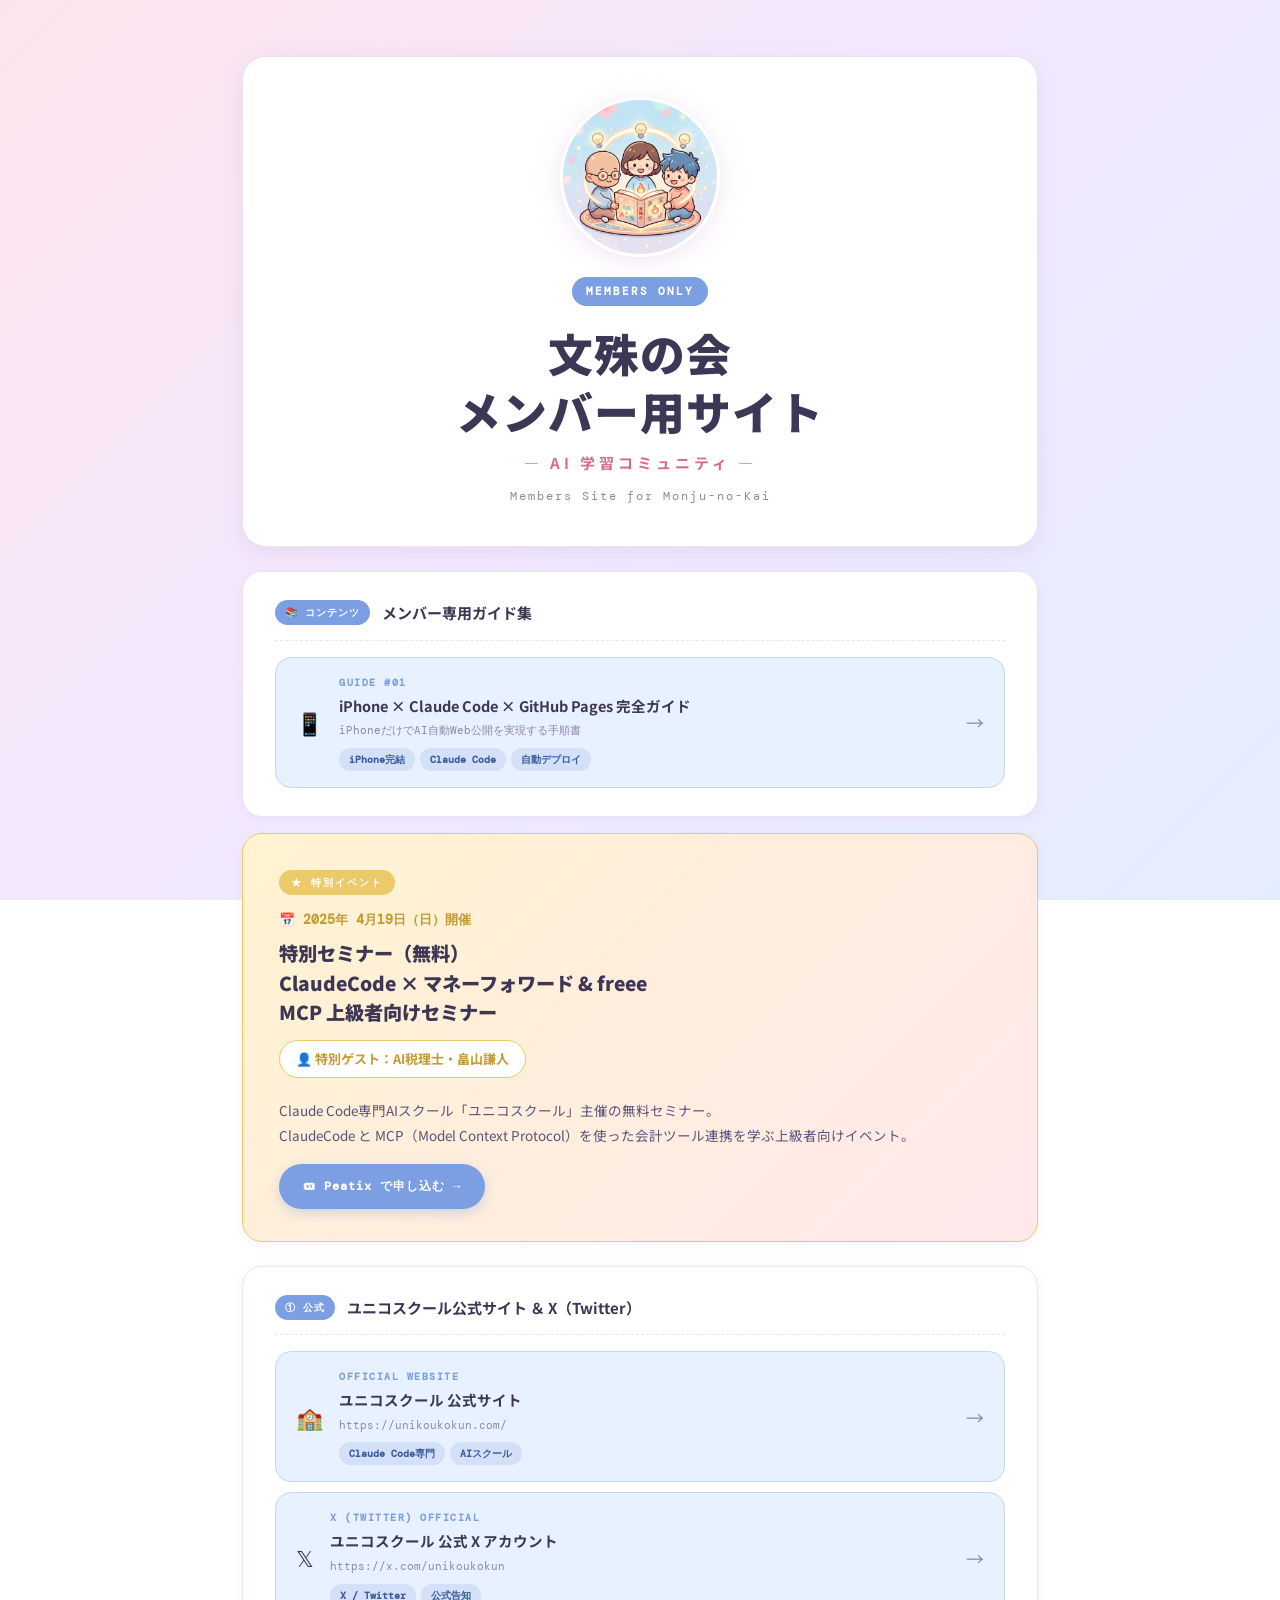
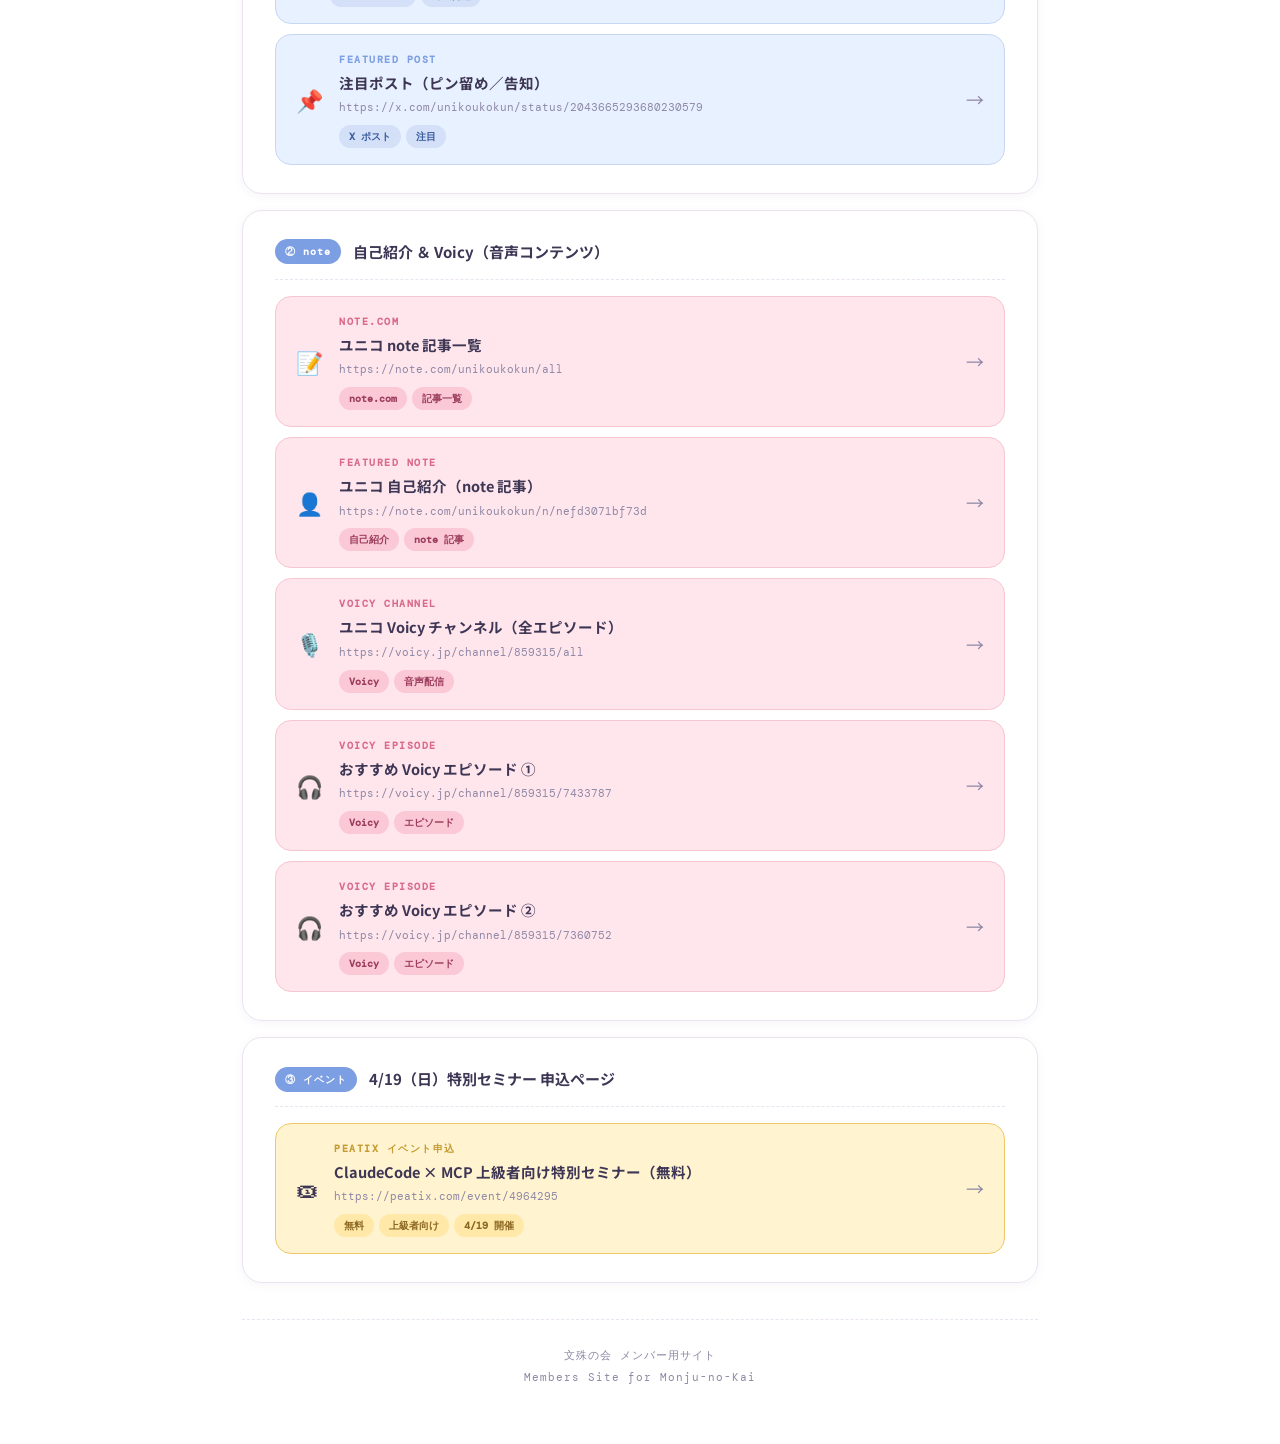
==== commit 9cdcdbf5: "Merge PR #5: タイトル整理＋限定公開アーカイブ削除 タイトル整理＋限定公開アーカイブ削除（文殊の会メンバー用サイトへ）" ====
--- a/index.html
+++ b/index.html
@@ -3,7 +3,7 @@
 <head>
     <meta charset="UTF-8">
     <meta name="viewport" content="width=device-width, initial-scale=1.0">
-    <title>ユニコスクール 公式リソース一覧</title>
+    <title>文殊の会 メンバー用サイト</title>
     <link href="https://fonts.googleapis.com/css2?family=Noto+Sans+JP:wght@400;700;900&family=DM+Mono:wght@400;600&display=swap" rel="stylesheet">
     <style>
         :root {
@@ -321,10 +321,10 @@
 
     <div class="header">
         <img src="./group-icon.JPG" alt="文殊の会グループアイコン" class="header-icon" onerror="this.style.display='none'">
-        <div class="header-badge">Claude Code × AI スクール</div>
-        <h1>ユニコスクール<br>公式リソース一覧</h1>
-        <p class="monju-subtitle">― 文殊の会 メンバー専用ページ ―</p>
-        <p class="subtitle">Official Resource Guide — Monju-no-Kai Members</p>
+        <div class="header-badge">Members Only</div>
+        <h1>文殊の会<br>メンバー用サイト</h1>
+        <p class="monju-subtitle">― AI 学習コミュニティ ―</p>
+        <p class="subtitle">Members Site for Monju-no-Kai</p>
     </div>
 
     <div class="section">
@@ -488,43 +488,7 @@
 
     <div class="section">
         <div class="section-header">
-            <span class="section-num">③ 配信</span>
-            <span class="section-title">生配信（一部）＆ コラボセミナー例</span>
-        </div>
-        <div class="link-grid">
-            <a href="https://www.youtube.com/watch?v=3mqNK3C8HuA" target="_blank" class="link-card green">
-                <div class="link-icon">🎥</div>
-                <div class="link-content">
-                    <div class="link-label">YouTube Live Archive</div>
-                    <div class="link-name">生配信アーカイブ ①</div>
-                    <div class="link-url">https://www.youtube.com/watch?v=3mqNK3C8HuA</div>
-                    <div class="tags">
-                        <span class="tag tag-green">YouTube</span>
-                        <span class="tag tag-green">生配信</span>
-                    </div>
-                </div>
-                <div class="link-arrow">→</div>
-            </a>
-            <a href="https://www.youtube.com/watch?v=7EwIjypGsH8" target="_blank" class="link-card green">
-                <div class="link-icon">🎬</div>
-                <div class="link-content">
-                    <div class="link-label">Collab Seminar Archive</div>
-                    <div class="link-name">コラボセミナー アーカイブ</div>
-                    <div class="link-url">https://www.youtube.com/watch?v=7EwIjypGsH8</div>
-                    <div class="tags">
-                        <span class="tag tag-green">YouTube</span>
-                        <span class="tag tag-green">コラボ</span>
-                        <span class="tag tag-green">セミナー</span>
-                    </div>
-                </div>
-                <div class="link-arrow">→</div>
-            </a>
-        </div>
-    </div>
-
-    <div class="section">
-        <div class="section-header">
-            <span class="section-num">④ イベント</span>
+            <span class="section-num">③ イベント</span>
             <span class="section-title">4/19（日）特別セミナー 申込ページ</span>
         </div>
         <div class="link-grid">
@@ -546,8 +510,8 @@
     </div>
 
     <div class="footer">
-        <p>ユニコスクール 公式リソースガイド</p>
-        <p>Claude Code 専門 AI スクール — #ユニコスクール</p>
+        <p>文殊の会 メンバー用サイト</p>
+        <p>Members Site for Monju-no-Kai</p>
     </div>
 
 </div>
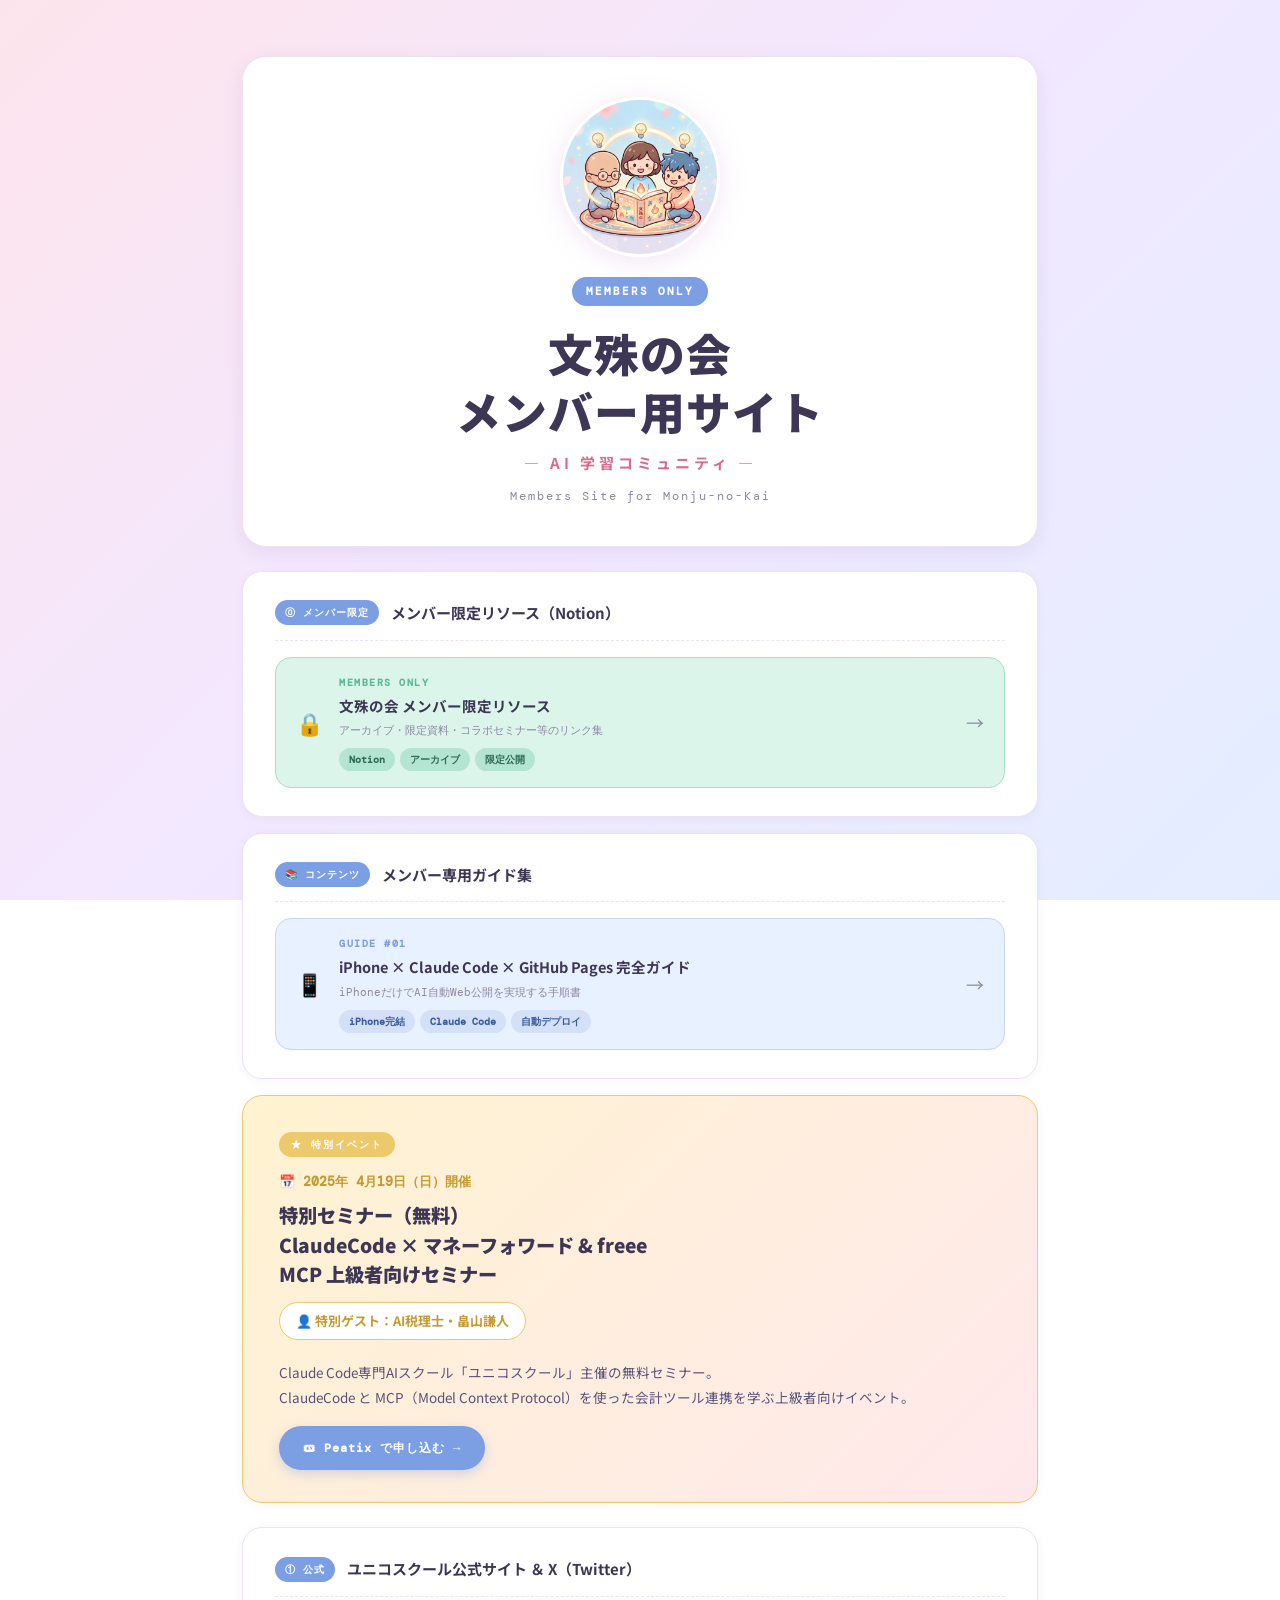
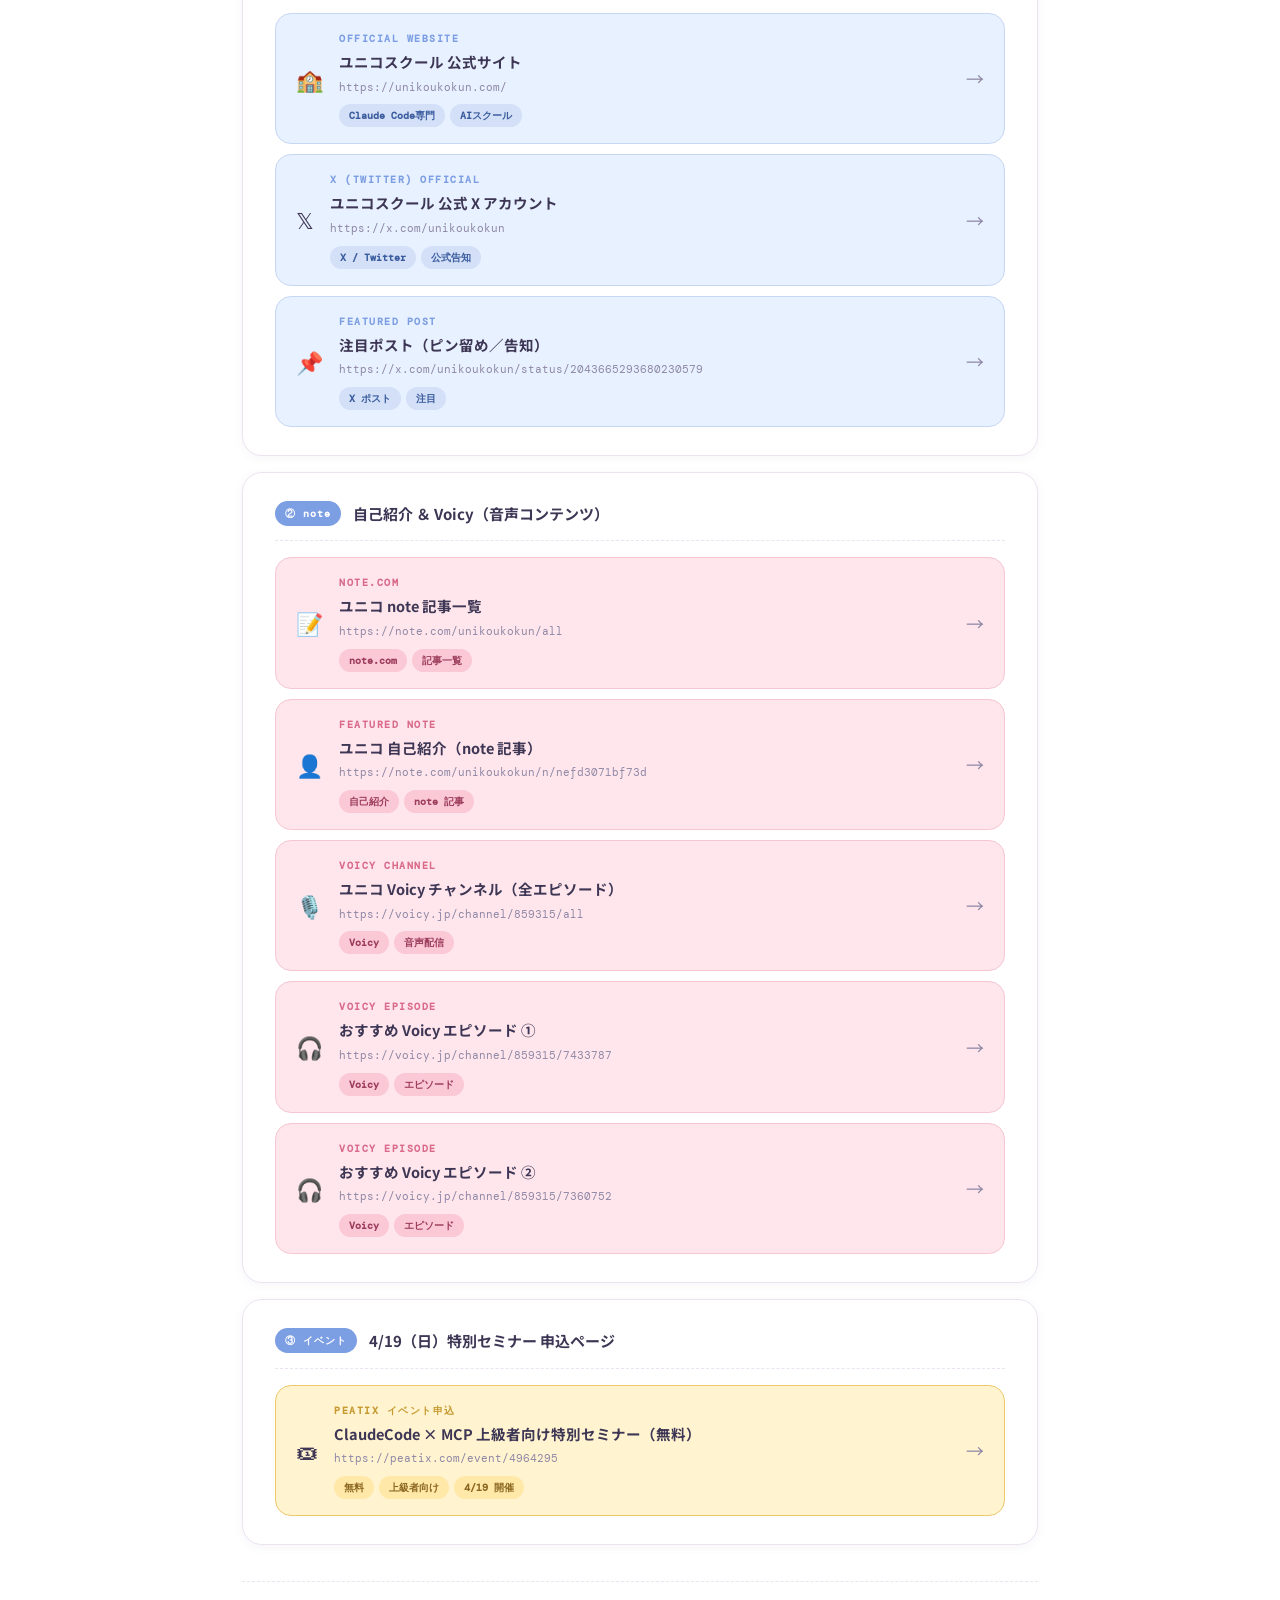
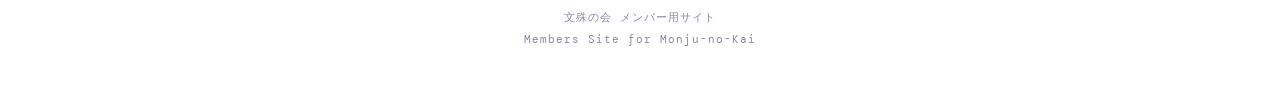
==== commit 8eb66d4e: "ヘッダー直下に「⓪ メンバー限定リソース」セクションを追加 メンバー限定の Notion ページへの導線を最上段に配置。 アーカイブ・限定資料等は当該 Notion 内で管理する。 緑系カラーで他セク" ====
--- a/index.html
+++ b/index.html
@@ -329,6 +329,29 @@
 
     <div class="section">
         <div class="section-header">
+            <span class="section-num">⓪ メンバー限定</span>
+            <span class="section-title">メンバー限定リソース（Notion）</span>
+        </div>
+        <div class="link-grid">
+            <a href="https://www.notion.so/35c28b901adf80f48ea7f25cead79d21" target="_blank" class="link-card green">
+                <div class="link-icon">🔒</div>
+                <div class="link-content">
+                    <div class="link-label">Members Only</div>
+                    <div class="link-name">文殊の会 メンバー限定リソース</div>
+                    <div class="link-url">アーカイブ・限定資料・コラボセミナー等のリンク集</div>
+                    <div class="tags">
+                        <span class="tag tag-green">Notion</span>
+                        <span class="tag tag-green">アーカイブ</span>
+                        <span class="tag tag-green">限定公開</span>
+                    </div>
+                </div>
+                <div class="link-arrow">→</div>
+            </a>
+        </div>
+    </div>
+
+    <div class="section">
+        <div class="section-header">
             <span class="section-num">📚 コンテンツ</span>
             <span class="section-title">メンバー専用ガイド集</span>
         </div>
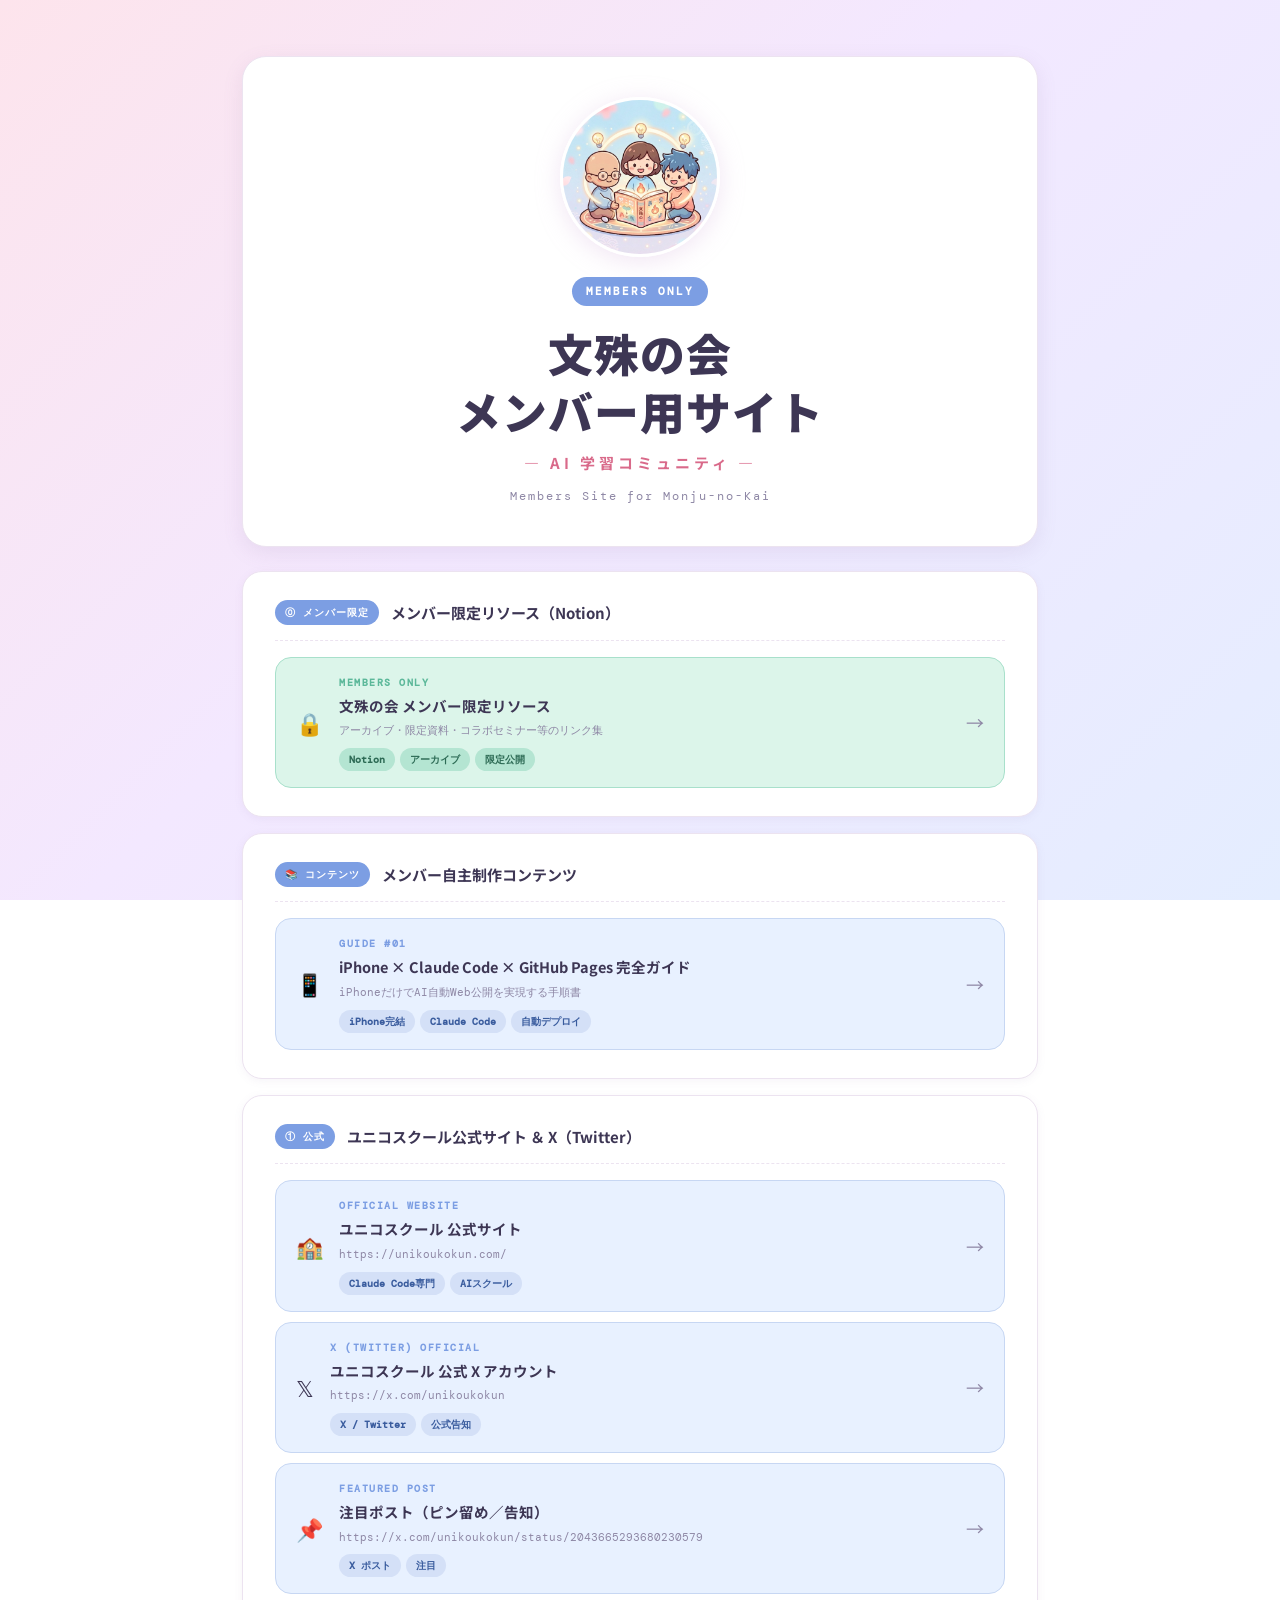
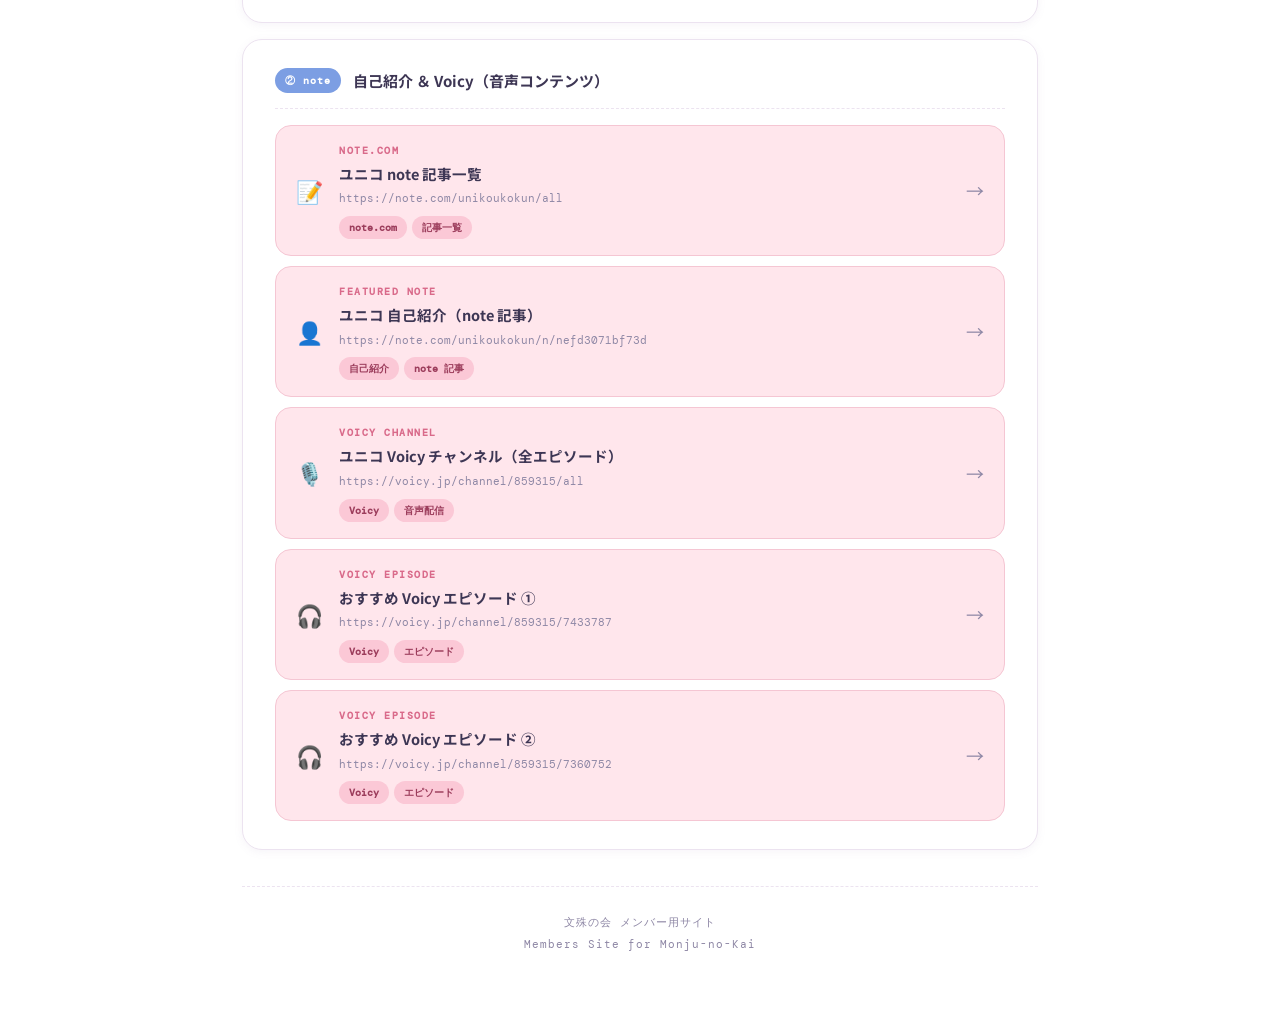
==== commit 3ea2c35a: "コンテンツセクション見出しを「メンバー自主制作コンテンツ」に変更 メンバー各位が制作したコンテンツを今後追加していくため、 「ガイド集」より広い概念の名称に変更。" ====
--- a/index.html
+++ b/index.html
@@ -353,7 +353,7 @@
     <div class="section">
         <div class="section-header">
             <span class="section-num">📚 コンテンツ</span>
-            <span class="section-title">メンバー専用ガイド集</span>
+            <span class="section-title">メンバー自主制作コンテンツ</span>
         </div>
         <div class="link-grid">
             <a href="./iphone-claude-code-guide.html" class="link-card purple">
@@ -371,20 +371,6 @@
                 <div class="link-arrow">→</div>
             </a>
         </div>
-    </div>
-
-    <div class="event-banner">
-        <div class="event-banner-tag">★ 特別イベント</div>
-        <div class="event-date">📅 2025年 4月19日（日）開催</div>
-        <div class="event-title">特別セミナー（無料）<br>ClaudeCode × マネーフォワード &amp; freee<br>MCP 上級者向けセミナー</div>
-        <div class="event-guest">👤 特別ゲスト：AI税理士・畠山謙人</div>
-        <div class="event-desc">
-            Claude Code専門AIスクール「ユニコスクール」主催の無料セミナー。<br>
-            ClaudeCode と MCP（Model Context Protocol）を使った会計ツール連携を学ぶ上級者向けイベント。
-        </div>
-        <a href="https://peatix.com/event/4964295" target="_blank" class="btn-link">
-            🎟 Peatix で申し込む →
-        </a>
     </div>
 
     <div class="section">
@@ -509,29 +495,6 @@
         </div>
     </div>
 
-    <div class="section">
-        <div class="section-header">
-            <span class="section-num">③ イベント</span>
-            <span class="section-title">4/19（日）特別セミナー 申込ページ</span>
-        </div>
-        <div class="link-grid">
-            <a href="https://peatix.com/event/4964295" target="_blank" class="link-card gold">
-                <div class="link-icon">🎟</div>
-                <div class="link-content">
-                    <div class="link-label">Peatix イベント申込</div>
-                    <div class="link-name">ClaudeCode × MCP 上級者向け特別セミナー（無料）</div>
-                    <div class="link-url">https://peatix.com/event/4964295</div>
-                    <div class="tags">
-                        <span class="tag tag-gold">無料</span>
-                        <span class="tag tag-gold">上級者向け</span>
-                        <span class="tag tag-gold">4/19 開催</span>
-                    </div>
-                </div>
-                <div class="link-arrow">→</div>
-            </a>
-        </div>
-    </div>
-
     <div class="footer">
         <p>文殊の会 メンバー用サイト</p>
         <p>Members Site for Monju-no-Kai</p>
